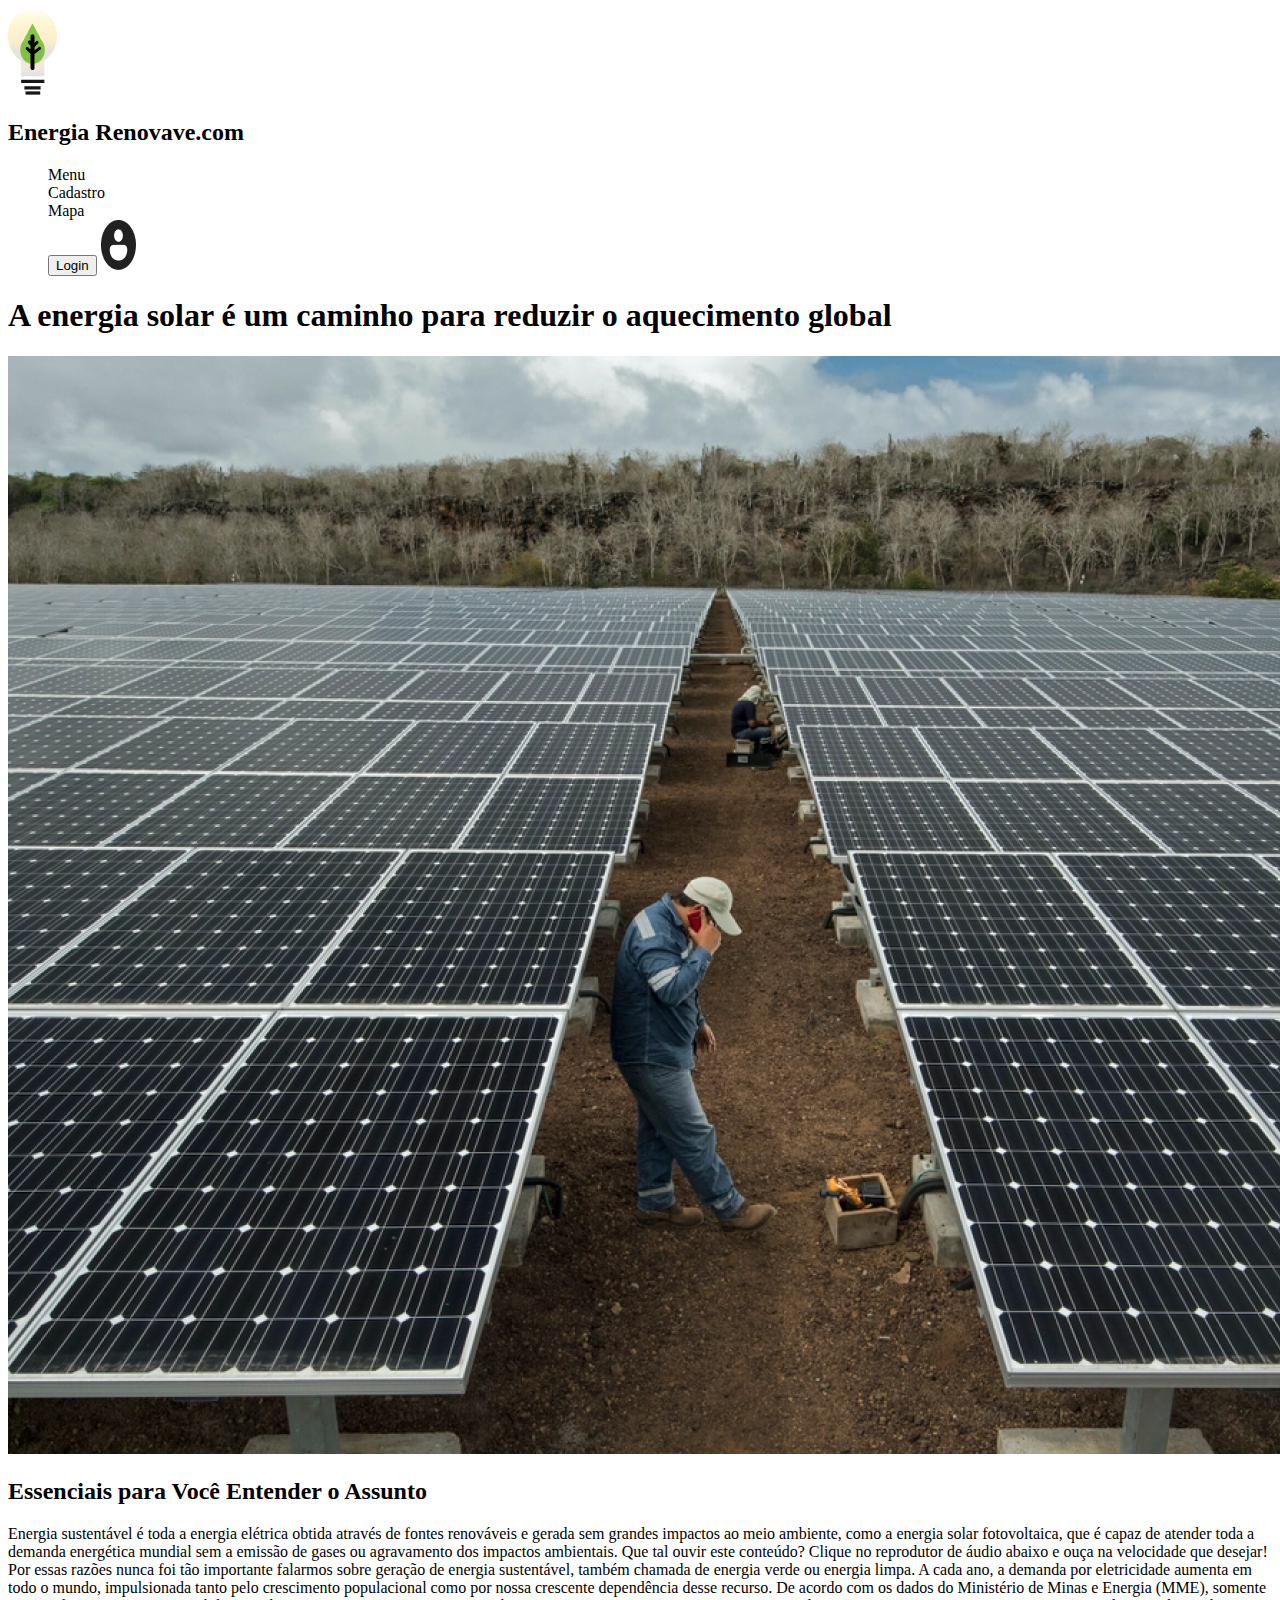
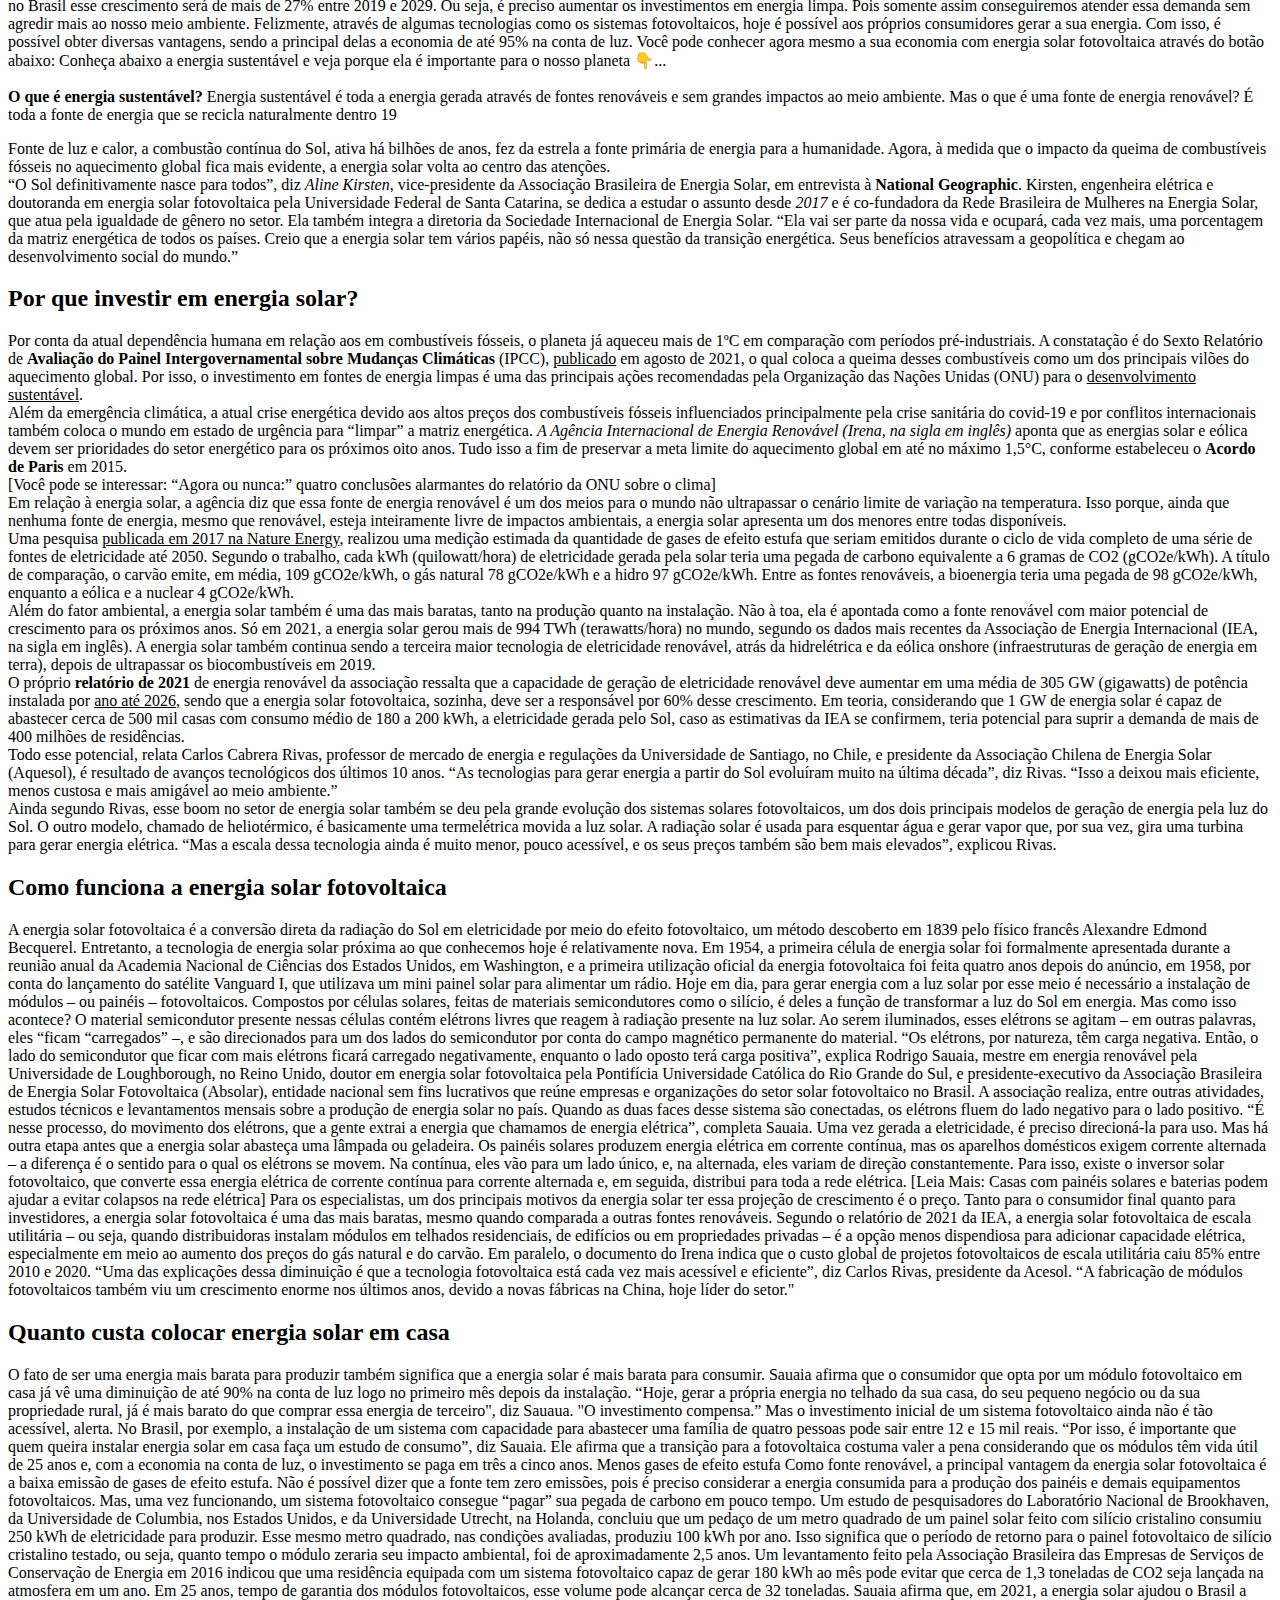
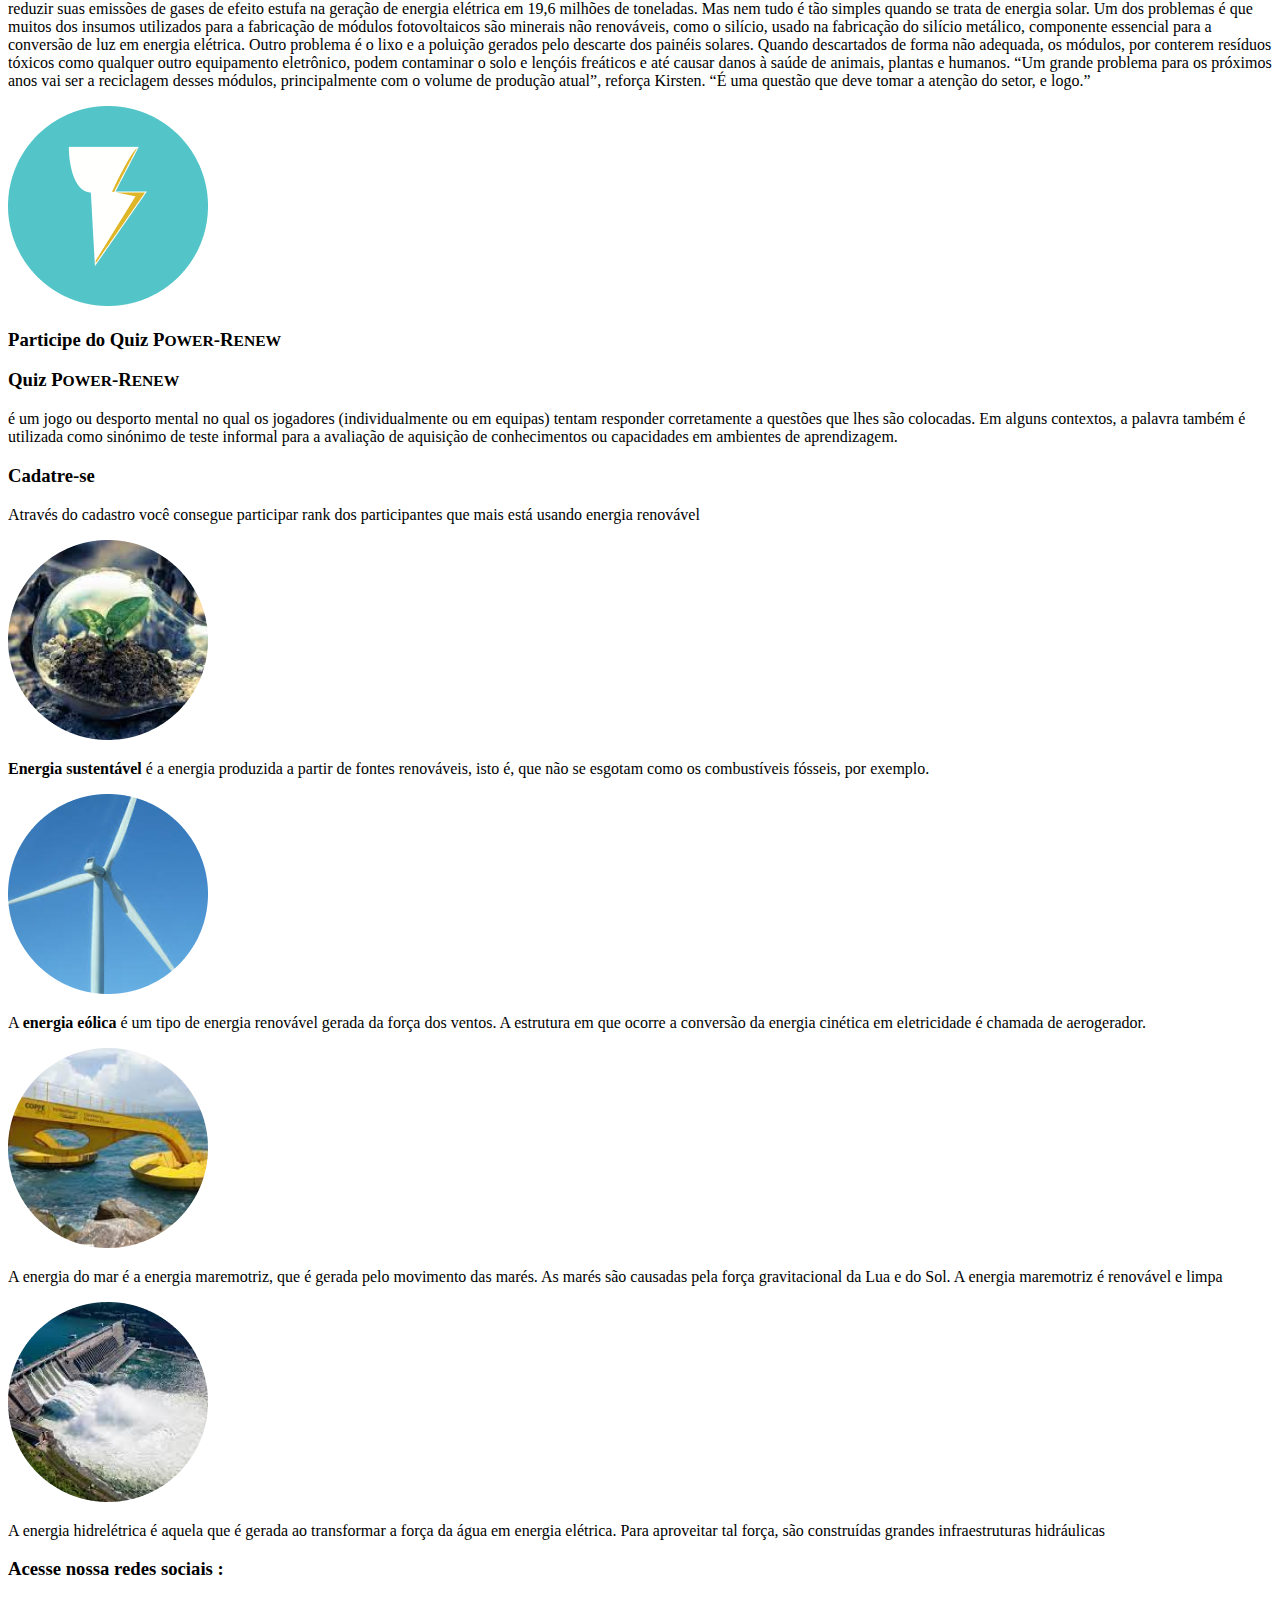
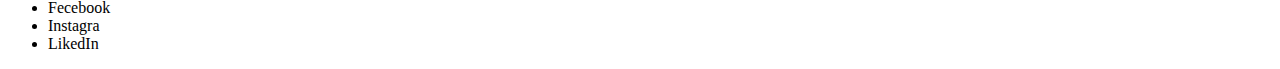
==== progeto_energy-home/index.html @ 37e842c0 "fiz os aquivos HTML do meu projeto ainda falta algumas paginas..." ====
<!DOCTYPE html>
<html lang="pt-br">
<head>
    <meta charset="UTF-8">
    <meta name="viewport" content="width=device-width, initial-scale=1.0">
    <title>Energia Renovavel.com </title>
</head>
<body>
    <nav>
        <img src="./img/Group 1.png" alt="Lâmpada com folha verde dentro  ">
        <h2>
            Energia Renovave.com
        </h2>
        <ul type="none">
            <li>Menu</li>
            <li>Cadastro</li>
            <li>Mapa</li>
            <li><button>Login</button> <img src="./img/🦆 icon _Person Circle_.png" alt="um cilueta de uma pessoa no circulo"></li>
        </ul>
    </nav>
    <main>
        <div>
            <h1>A energia solar é um caminho para reduzir o aquecimento global</h1>
            <img src="./img/nationalgeographic2626620 1.png" alt="tecnico eletrecista em meio varios paineis solares ">


        </div>
        <section>
            <h2>Essenciais para Você Entender o Assunto </h2>
            <p>
                
                Energia sustentável é toda a energia elétrica obtida através de fontes
                 renováveis e gerada sem grandes impactos ao meio ambiente, como 
                a energia solar fotovoltaica, que é capaz de atender toda a demanda 
                energética mundial sem a emissão de gases ou agravamento dos
                 impactos ambientais.
                Que tal ouvir este conteúdo? Clique no reprodutor de áudio abaixo 
                e ouça na velocidade que desejar!
                Por essas razões nunca foi tão importante falarmos sobre geração 
                de energia sustentável, também chamada de energia verde ou 
                energia limpa.
                A cada ano, a demanda por eletricidade aumenta em todo o mundo,
                 impulsionada tanto pelo crescimento populacional como por nossa 
                crescente dependência desse recurso.
                De acordo com os dados do Ministério de Minas e Energia (MME), 
                somente no Brasil esse crescimento será de mais de 27% entre 2019
                 e 2029.
                Ou seja, é preciso aumentar os investimentos em energia limpa.
                Pois somente assim conseguiremos atender essa demanda sem 
                agredir mais ao nosso meio ambiente.
                Felizmente, através de algumas tecnologias como os sistemas 
                fotovoltaicos, hoje é possível aos próprios consumidores gerar 
                a sua energia.
                Com isso, é possível obter diversas vantagens, sendo a principal 
                delas a economia de até 95% na conta de luz.
                Você pode conhecer agora mesmo a sua economia com energia 
                solar fotovoltaica através do botão abaixo:
                Conheça abaixo a energia sustentável e veja porque ela é importante
                 para o nosso planeta 👇...
                 <br><br>
                 <strong>O que é energia sustentável?</strong>
                Energia sustentável é toda a energia gerada através de fontes
                 renováveis e sem grandes impactos ao meio ambiente.
                Mas o que é uma fonte de energia renovável?
                É toda a fonte de energia que se recicla naturalmente dentro 19</p>
        </section>
        <section>
           <p>Fonte de luz e calor, a combustão contínua do Sol, ativa há bilhões de anos, fez da estrela a fonte primária de energia para a humanidade. Agora, à medida que o impacto da queima de combustíveis fósseis no aquecimento global fica mais evidente, a energia solar volta ao centro das atenções.
            <br>

            “O Sol definitivamente nasce para todos”, diz <em>Aline Kirsten</em>, vice-presidente da Associação Brasileira de Energia Solar, em entrevista à <strong>National Geographic</strong>. Kirsten, engenheira elétrica e doutoranda em energia solar fotovoltaica pela Universidade Federal de Santa Catarina, se dedica a estudar o assunto desde <em>2017 </em>e é co-fundadora da Rede Brasileira de Mulheres na Energia Solar, que atua pela igualdade de gênero no setor. Ela também integra a diretoria da Sociedade Internacional de Energia Solar. <q>Ela vai ser parte da nossa vida e ocupará, cada vez mais, uma porcentagem da matriz energética de todos os países. Creio que a energia solar tem vários papéis, não só nessa questão da transição energética. Seus benefícios atravessam a geopolítica e chegam ao desenvolvimento social do mundo.</q></p>
        <article>
            <h2>Por que investir em energia solar?</h2>
            <p>
                Por conta da atual dependência humana em relação aos em combustíveis fósseis, o planeta já aqueceu mais de 1ºC em comparação com períodos pré-industriais. A constatação é do Sexto Relatório de <strong>Avaliação do Painel Intergovernamental sobre Mudanças Climáticas </strong>(IPCC), <u>publicado</u> em agosto de 2021, o qual coloca a queima desses combustíveis como um dos principais vilões do aquecimento global. Por isso, o investimento em fontes de energia limpas é uma das principais ações recomendadas pela Organização das Nações Unidas (ONU) para o <u>desenvolvimento sustentável</u>.<br>
                
                Além da emergência climática, a atual crise energética devido aos altos preços dos combustíveis fósseis influenciados principalmente pela crise sanitária do covid-19 e por conflitos internacionais também coloca o mundo em estado de urgência para “limpar” a matriz energética. <em>A Agência Internacional de Energia Renovável (Irena, na sigla em inglês)</em> aponta que as energias solar e eólica devem ser prioridades do setor energético para os próximos oito anos. Tudo isso a fim de preservar a meta limite do aquecimento global em até no máximo 1,5°C, conforme estabeleceu o <strong>Acordo de Paris</strong> em 2015. 
                <br>
                [Você pode se interessar: <q>Agora ou nunca:</q> quatro conclusões alarmantes do relatório da ONU sobre o clima]
                <br>
                Em relação à energia solar, a agência diz que essa fonte de energia renovável é um dos meios para o mundo não ultrapassar o cenário limite de variação na temperatura. Isso porque, ainda que nenhuma fonte de energia, mesmo que renovável, esteja inteiramente livre de impactos ambientais, a energia solar apresenta um dos menores entre todas disponíveis. 
                <br>
                Uma pesquisa <u>publicada em 2017 na Nature Energy</u>, realizou uma medição estimada da quantidade de gases de efeito estufa que seriam emitidos durante o ciclo de vida completo de uma série de fontes de eletricidade até 2050. Segundo o trabalho, cada kWh (quilowatt/hora) de eletricidade gerada pela solar teria uma pegada de carbono equivalente a 6 gramas de CO2 (gCO2e/kWh). A título de comparação, o carvão emite, em média, 109 gCO2e/kWh, o gás natural 78 gCO2e/kWh e a hidro 97 gCO2e/kWh. Entre as fontes renováveis, a bioenergia teria uma pegada de 98 gCO2e/kWh, enquanto a eólica e a nuclear 4 gCO2e/kWh.
                <br>
                Além do fator ambiental, a energia solar também é uma das mais baratas, tanto na produção quanto na instalação. Não à toa, ela é apontada como a fonte renovável com maior potencial de crescimento para os próximos anos. Só em 2021, a energia solar gerou mais de 994 TWh (terawatts/hora) no mundo, segundo os dados mais recentes da Associação de Energia Internacional (IEA, na sigla em inglês). A energia solar também continua sendo a terceira maior tecnologia de eletricidade renovável, atrás da hidrelétrica e da eólica onshore (infraestruturas de geração de energia em terra), depois de ultrapassar os biocombustíveis em 2019.
                <br>
                O próprio <strong>relatório de 2021</strong> de energia renovável da associação ressalta que a capacidade de geração de eletricidade renovável deve aumentar em uma média de 305 GW (gigawatts) de potência instalada por <u>ano até 2026</u>, sendo que a energia solar fotovoltaica, sozinha, deve ser a responsável por 60% desse crescimento. Em teoria, considerando que 1 GW de energia solar é capaz de abastecer cerca de 500 mil casas com consumo médio de 180 a 200 kWh, a eletricidade gerada pelo Sol, caso as estimativas da IEA se confirmem, teria potencial para suprir a demanda de mais de 400 milhões de residências.
                <br>
                Todo esse potencial, relata Carlos Cabrera Rivas, professor de mercado de energia e regulações da Universidade de Santiago, no Chile, e presidente da Associação Chilena de Energia Solar (Aquesol), é resultado de avanços tecnológicos dos últimos 10 anos. <q>As tecnologias para gerar energia a partir do Sol evoluíram muito na última década</q>, diz Rivas. <q>Isso a deixou mais eficiente, menos custosa e mais amigável ao meio ambiente.</q>
                <br>
                Ainda segundo Rivas, esse boom no setor de energia solar também se deu pela grande evolução dos sistemas solares fotovoltaicos, um dos dois principais modelos de geração de energia pela luz do Sol. O outro modelo, chamado de heliotérmico, é basicamente uma termelétrica movida a luz solar. A radiação solar é usada para esquentar água e gerar vapor que, por sua vez, gira uma turbina para gerar energia elétrica. <q>Mas a escala dessa tecnologia ainda é muito menor, pouco acessível, e os seus preços também são bem mais elevados</q>, explicou Rivas. </p>
        </article>
        <article>
            <h2>Como funciona a energia solar fotovoltaica</h2>
            <p>
                A energia solar fotovoltaica é a conversão direta da radiação do Sol em eletricidade por meio do efeito fotovoltaico, um método descoberto em 1839 pelo físico francês Alexandre Edmond Becquerel. Entretanto, a tecnologia de energia solar próxima ao que conhecemos hoje é relativamente nova. Em 1954, a primeira célula de energia solar foi formalmente apresentada durante a reunião anual da Academia Nacional de Ciências dos Estados Unidos, em Washington, e a primeira utilização oficial da energia fotovoltaica foi feita quatro anos depois do anúncio, em 1958, por conta do lançamento do satélite Vanguard I, que utilizava um mini painel solar para alimentar um rádio.
                
                Hoje em dia, para gerar energia com a luz solar por esse meio é necessário a instalação de módulos – ou painéis – fotovoltaicos. Compostos por células solares, feitas de materiais semicondutores como o silício, é deles a função de transformar a luz do Sol em energia. 
                
                Mas como isso acontece? O material semicondutor presente nessas células contém elétrons livres que reagem à radiação presente na luz solar. Ao serem iluminados, esses elétrons se agitam – em outras palavras, eles “ficam “carregados” –, e são direcionados para um dos lados do semicondutor por conta do campo magnético permanente do material. 
                
                “Os elétrons, por natureza, têm carga negativa. Então, o lado do semicondutor que ficar com mais elétrons ficará carregado negativamente, enquanto o lado oposto terá carga positiva”, explica Rodrigo Sauaia, mestre em energia renovável pela Universidade de Loughborough, no Reino Unido, doutor em energia solar fotovoltaica pela Pontifícia Universidade Católica do Rio Grande do Sul, e presidente-executivo da Associação Brasileira de Energia Solar Fotovoltaica (Absolar), entidade nacional sem fins lucrativos que reúne empresas e organizações do setor solar fotovoltaico no Brasil. A associação realiza, entre outras atividades, estudos técnicos e levantamentos mensais sobre a produção de energia solar no país.
                
                Quando as duas faces desse sistema são conectadas, os elétrons fluem do lado negativo para o lado positivo. “É nesse processo, do movimento dos elétrons, que a gente extrai a energia que chamamos de energia elétrica”, completa Sauaia. 
                
                Uma vez gerada a eletricidade, é preciso direcioná-la para uso. Mas há outra etapa antes que a energia solar abasteça uma lâmpada ou geladeira. Os painéis solares produzem energia elétrica em corrente contínua, mas os aparelhos domésticos exigem corrente alternada – a diferença é o sentido para o qual os elétrons se movem. Na contínua, eles vão para um lado único, e, na alternada, eles variam de direção constantemente. Para isso, existe o inversor solar fotovoltaico, que converte essa energia elétrica de corrente contínua para corrente alternada e, em seguida, distribui para toda a rede elétrica. 
                
                [Leia Mais: Casas com painéis solares e baterias podem ajudar a evitar colapsos na rede elétrica]
                
                Para os especialistas, um dos principais motivos da energia solar ter essa projeção de crescimento é o preço. Tanto para o consumidor final quanto para investidores, a energia solar fotovoltaica é uma das mais baratas, mesmo quando comparada a outras fontes renováveis. 
                
                Segundo o relatório de 2021 da IEA, a energia solar fotovoltaica de escala utilitária – ou seja, quando distribuidoras instalam módulos em telhados residenciais, de edifícios ou em propriedades privadas – é a opção menos dispendiosa para adicionar capacidade elétrica, especialmente em meio ao aumento dos preços do gás natural e do carvão. Em paralelo, o documento do Irena indica que o custo global de projetos fotovoltaicos de escala utilitária caiu 85% entre 2010 e 2020. 
                
                “Uma das explicações dessa diminuição é que a tecnologia fotovoltaica está cada vez mais acessível e eficiente”, diz Carlos Rivas, presidente da Acesol. “A fabricação de módulos fotovoltaicos também viu um crescimento enorme nos últimos anos, devido a novas fábricas na China, hoje líder do setor."
            </p>
                
                <h2>Quanto custa colocar energia solar em casa</h2>
            <p>
                O fato de ser uma energia mais barata para produzir também significa que a energia solar é mais barata para consumir. Sauaia afirma que o consumidor que opta por um módulo fotovoltaico em casa já vê uma diminuição de até 90% na conta de luz logo no primeiro mês depois da instalação. 
                
                “Hoje, gerar a própria energia no telhado da sua casa, do seu pequeno negócio ou da sua propriedade rural, já é mais barato do que comprar essa energia de terceiro", diz Sauaua. "O investimento compensa.” 
                
                Mas o investimento inicial de um sistema fotovoltaico ainda não é tão acessível, alerta. No Brasil, por exemplo, a instalação de um sistema com capacidade para abastecer uma família de quatro pessoas pode sair entre 12 e 15 mil reais.
                
                “Por isso, é importante que quem queira instalar energia solar em casa faça um estudo de consumo”, diz Sauaia. Ele afirma que a transição para a fotovoltaica costuma valer a pena considerando que os módulos têm vida útil de 25 anos e, com a economia na conta de luz, o investimento se paga em três a cinco anos. 
                
                Menos gases de efeito estufa
                Como fonte renovável, a principal vantagem da energia solar fotovoltaica é a baixa emissão de gases de efeito estufa. Não é possível dizer que a fonte tem zero emissões, pois é preciso considerar a energia consumida para a produção dos painéis e demais equipamentos fotovoltaicos. Mas, uma vez funcionando, um sistema fotovoltaico consegue “pagar” sua pegada de carbono em pouco tempo. 
                
                Um estudo de pesquisadores do Laboratório Nacional de Brookhaven, da Universidade de Columbia, nos Estados Unidos, e da Universidade Utrecht, na Holanda, concluiu que um pedaço de um metro quadrado de um painel solar feito com silício cristalino consumiu 250 kWh de eletricidade para produzir. Esse mesmo metro quadrado, nas condições avaliadas, produziu 100 kWh por ano. Isso significa que o período de retorno para o painel fotovoltaico de silício cristalino testado, ou seja, quanto tempo o módulo zeraria seu impacto ambiental, foi de aproximadamente 2,5 anos.
                
                Um levantamento feito pela Associação Brasileira das Empresas de Serviços de Conservação de Energia em 2016 indicou que uma residência equipada com um sistema fotovoltaico capaz de gerar 180 kWh ao mês pode evitar que cerca de 1,3 toneladas de CO2 seja lançada na atmosfera em um ano. Em 25 anos, tempo de garantia dos módulos fotovoltaicos, esse volume pode alcançar cerca de 32 toneladas.
                
                Sauaia afirma que, em 2021, a energia solar ajudou o Brasil a reduzir suas emissões de gases de efeito estufa na geração de energia elétrica em 19,6 milhões de toneladas.
                
                Mas nem tudo é tão simples quando se trata de energia solar. Um dos problemas é que muitos dos insumos utilizados para a fabricação de módulos fotovoltaicos são minerais não renováveis, como o silício, usado na fabricação do silício metálico, componente essencial para a conversão de luz em energia elétrica. 
                
                Outro problema é o lixo e a poluição gerados pelo descarte dos painéis solares. Quando descartados de forma não adequada, os módulos, por conterem resíduos tóxicos como qualquer outro equipamento eletrônico, podem contaminar o solo e lençóis freáticos e até causar danos à saúde de animais, plantas e humanos. “Um grande problema para os próximos anos vai ser a reciclagem desses módulos, principalmente com o volume de produção atual”, reforça Kirsten. “É uma questão que deve tomar a atenção do setor, e logo.”</p>
        </article>
        
    </section>
    
<aside>
    
            <div>
                <img src="./img/logo.png" alt="logo com raio meio de um circulo azul">
                <h3>Participe do Quiz <strong>P<small>OWER</small>-R<small>ENEW</small></strong></h3>
            </div>
            <div>
                <h3>Quiz <strong>P<small>OWER</small>-R<small>ENEW</small></strong></h3>
                <p>é um jogo ou desporto mental no qual os jogadores (individualmente ou em equipas) tentam responder corretamente a questões que lhes são colocadas. Em alguns contextos, a palavra também é utilizada como sinónimo de teste informal para a avaliação de aquisição de conhecimentos ou capacidades em ambientes de aprendizagem.</p>
            </div>
            <div>
                <h3>
                    Cadatre-se 
                </h3>
                <p>
                    Através do cadastro você consegue participar rank dos participantes que mais está usando energia renovável
                </p>
            </div>
</aside>
<section>
    <div>
        <a href="./page2.html"><img src="./img/Sustentavel.png" alt="imagem lâmpada com broto de folha dentro "></a>
        <p>
            <strong>Energia sustentável</strong> é a energia produzida a partir de fontes renováveis, isto é, que não se esgotam como os combustíveis fósseis, por exemplo.
        </p>
    </div>
    <div>
        <a href="./page3.html"><img src="./img/eolica.png" alt="turbina eólica branca"></a>
        <p>A <strong>energia eólica</strong> é um tipo de energia renovável gerada da força dos ventos. A estrutura em que ocorre a conversão da energia cinética em eletricidade é chamada de aerogerador.

        </p>
    </div>
    <a href="./page4.html"><img src="./img/ener-mar.png" alt="fonte de energia renoavavel pelo mar"></a>
    <p>A energia do mar é a energia maremotriz, que é gerada pelo movimento das marés. As marés são causadas pela força gravitacional da Lua e do Sol. A energia maremotriz é renovável e limpa
        
    </p>
</div>
<a href="./page5.html"><img src="./img/hidreletrica.png" alt="hidrelétrica sendo movida pela força da água"></a>
<p>A energia hidrelétrica é aquela que é gerada ao transformar a força da água em energia elétrica. Para aproveitar tal força, são construídas grandes infraestruturas hidráulicas
    
</p>
</div>
</section>
    
    </main>
    <footer>
        <h3>Acesse  nossa  redes sociais :</h3>
        <ul>
            <li>Fecebook</li>
            <li>Instagra</li>
            <li>LikedIn</li>
        </ul>
    </footer>
    
</body>
</html>
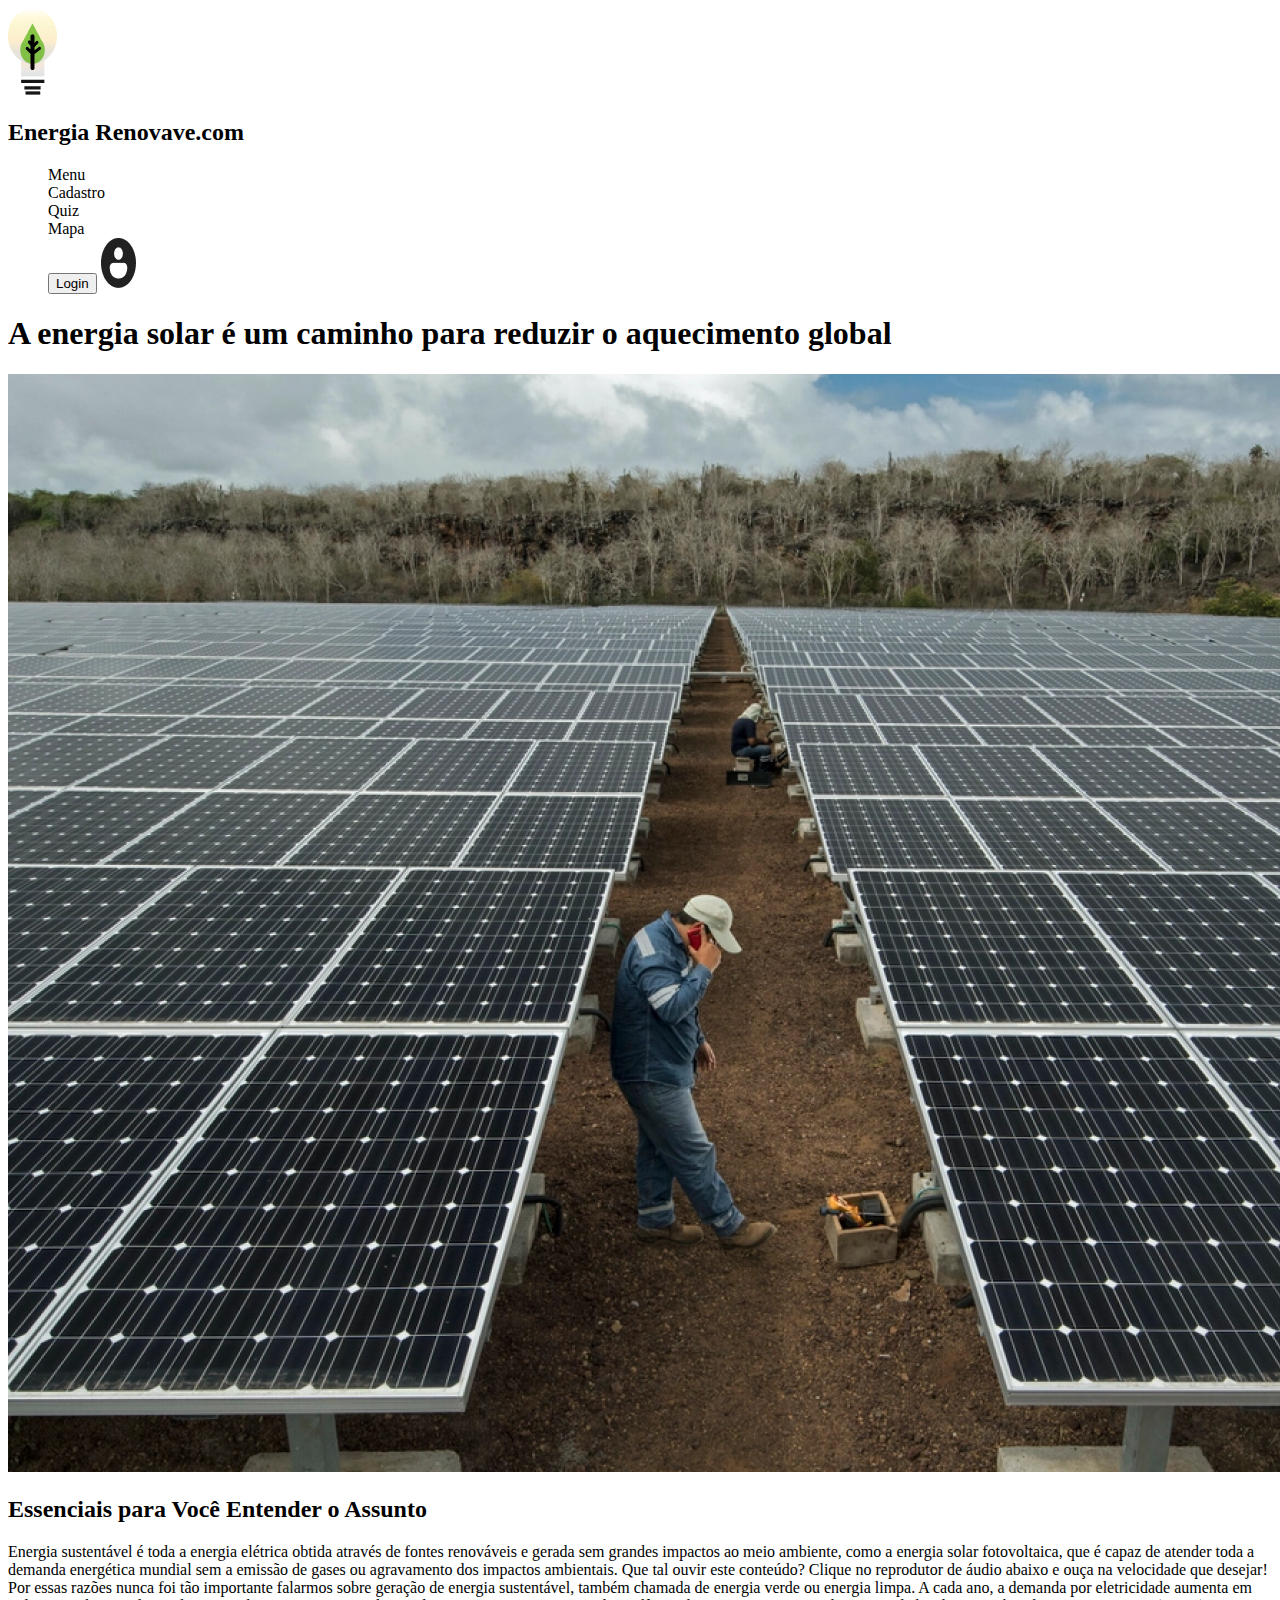
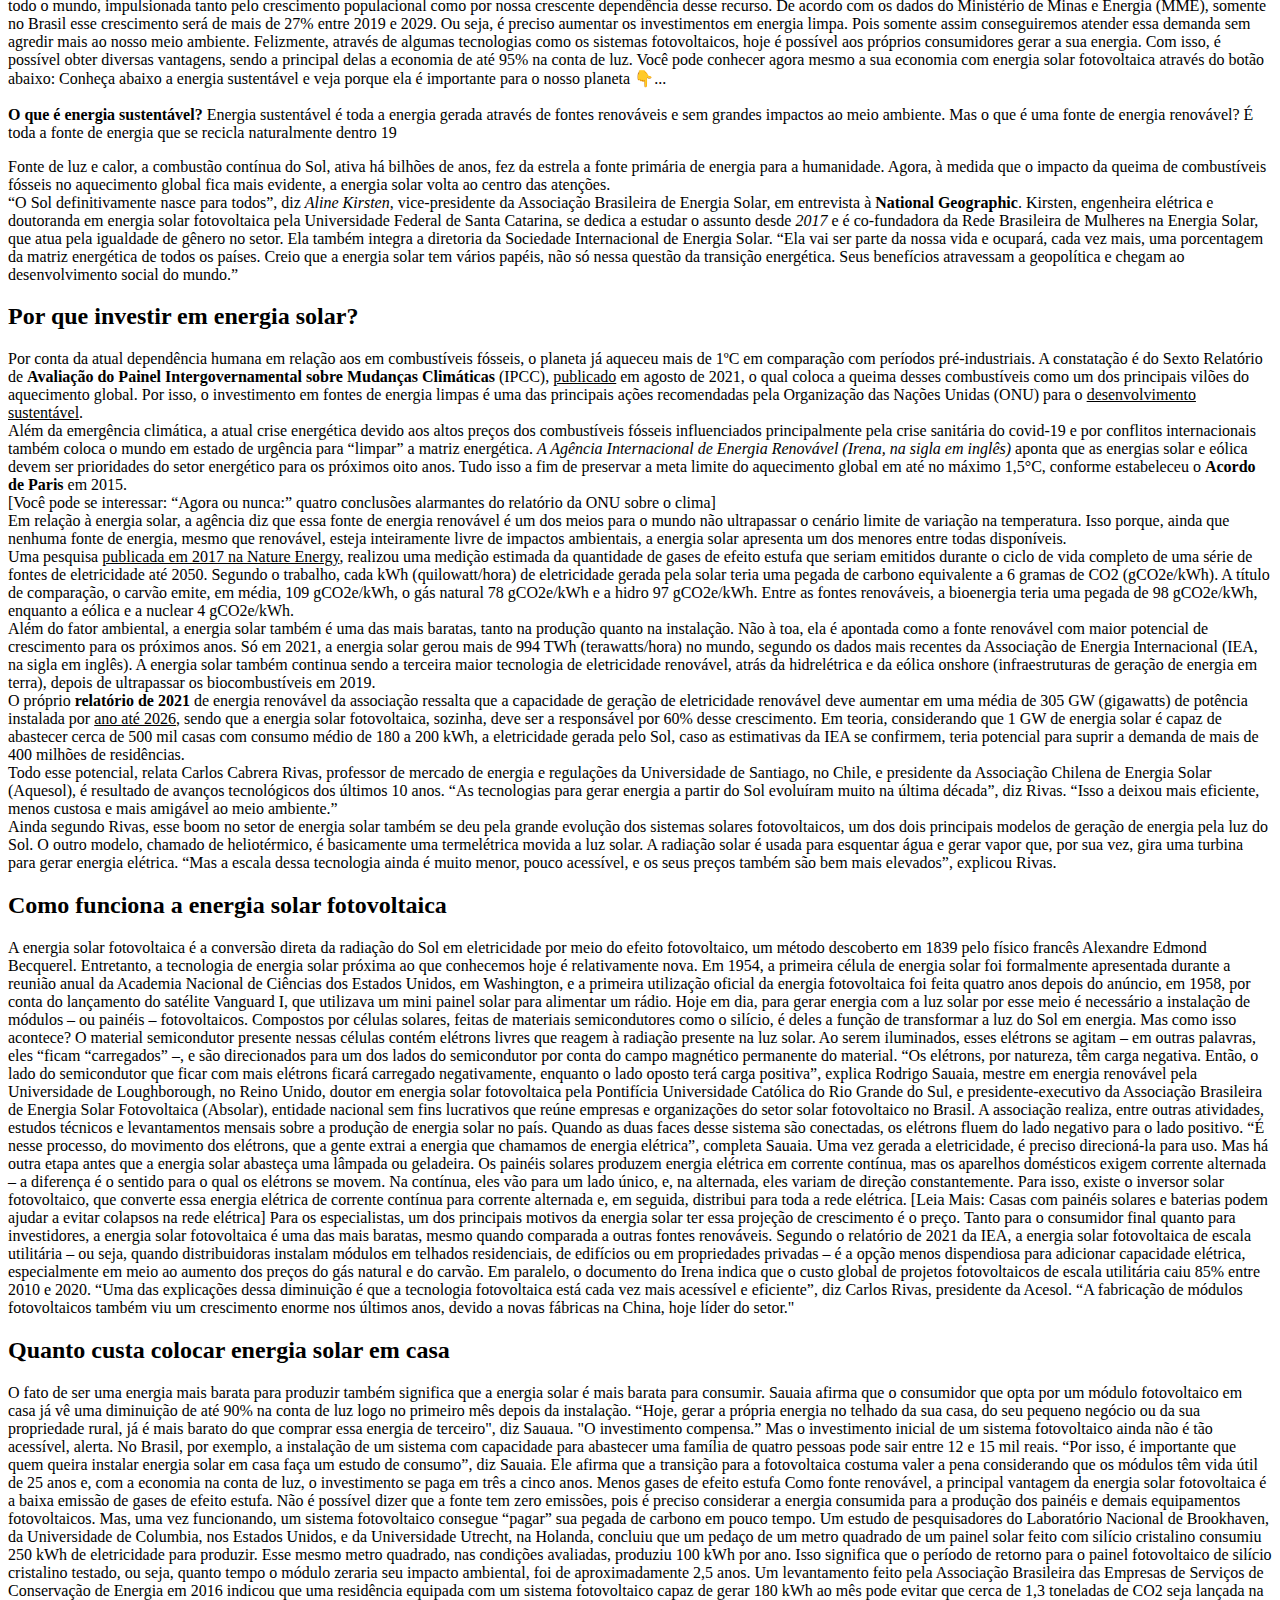
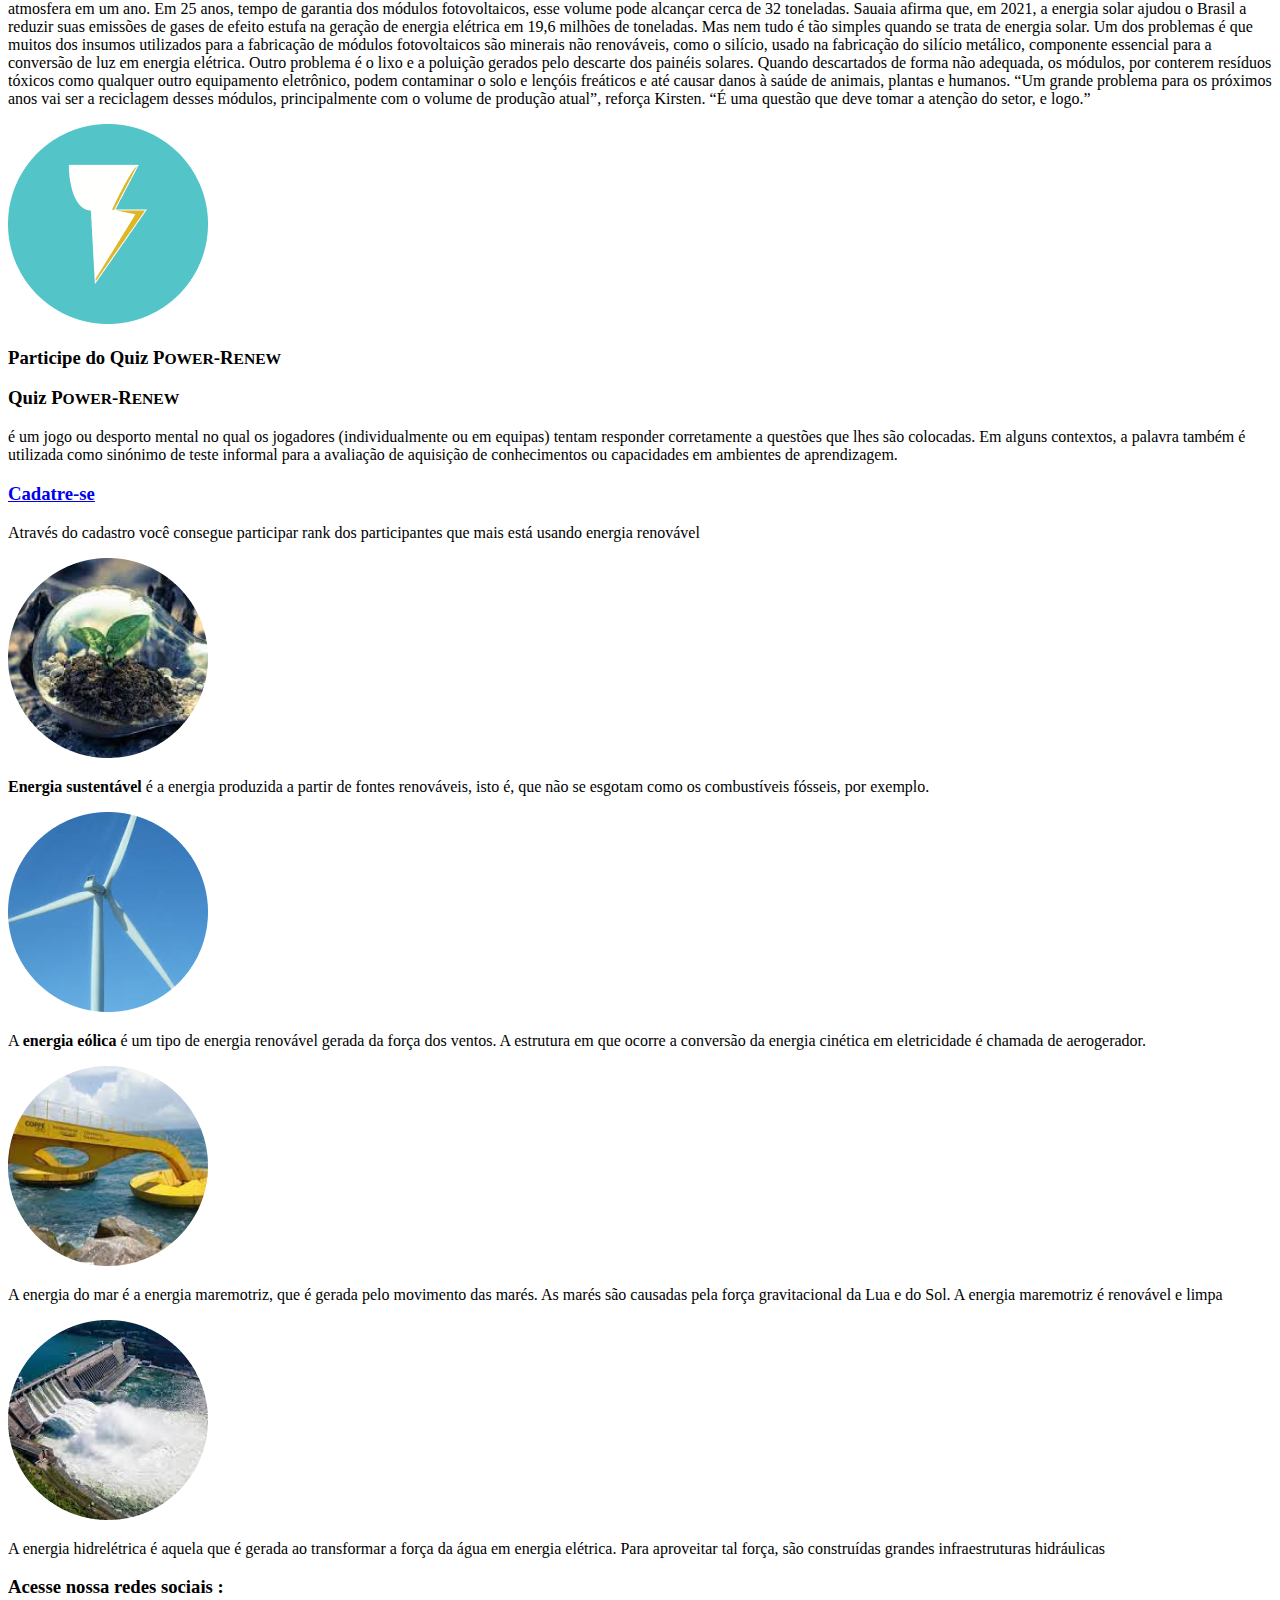
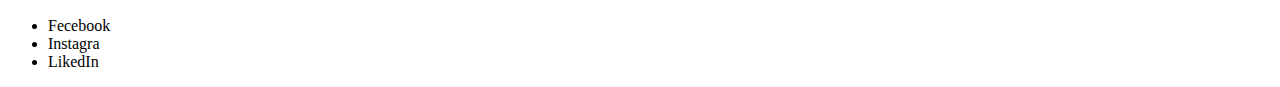
==== commit 1978d6d7: "fiz a pagina de cadastro e do quiz" ====
--- a/progeto_energy-home/index.html
+++ b/progeto_energy-home/index.html
@@ -14,8 +14,9 @@
         <ul type="none">
             <li>Menu</li>
             <li>Cadastro</li>
+            <li>Quiz</li>
             <li>Mapa</li>
-            <li><button>Login</button> <img src="./img/🦆 icon _Person Circle_.png" alt="um cilueta de uma pessoa no circulo"></li>
+            <li><button onclick="prompt('Nome de Usuario:')">Login</button> <img src="./img/🦆 icon _Person Circle_.png" alt="um cilueta de uma pessoa no circulo"></li>
         </ul>
     </nav>
     <main>
@@ -143,7 +144,7 @@
 <aside>
     
             <div>
-                <img src="./img/logo.png" alt="logo com raio meio de um circulo azul">
+                <a href="./quizPower/index.html"><img src="./img/logo.png" alt="logo com raio meio de um circulo azul"></a>
                 <h3>Participe do Quiz <strong>P<small>OWER</small>-R<small>ENEW</small></strong></h3>
             </div>
             <div>
@@ -152,7 +153,7 @@
             </div>
             <div>
                 <h3>
-                    Cadatre-se 
+                    <a href="./cadastro/index.html">Cadatre-se </a>
                 </h3>
                 <p>
                     Através do cadastro você consegue participar rank dos participantes que mais está usando energia renovável
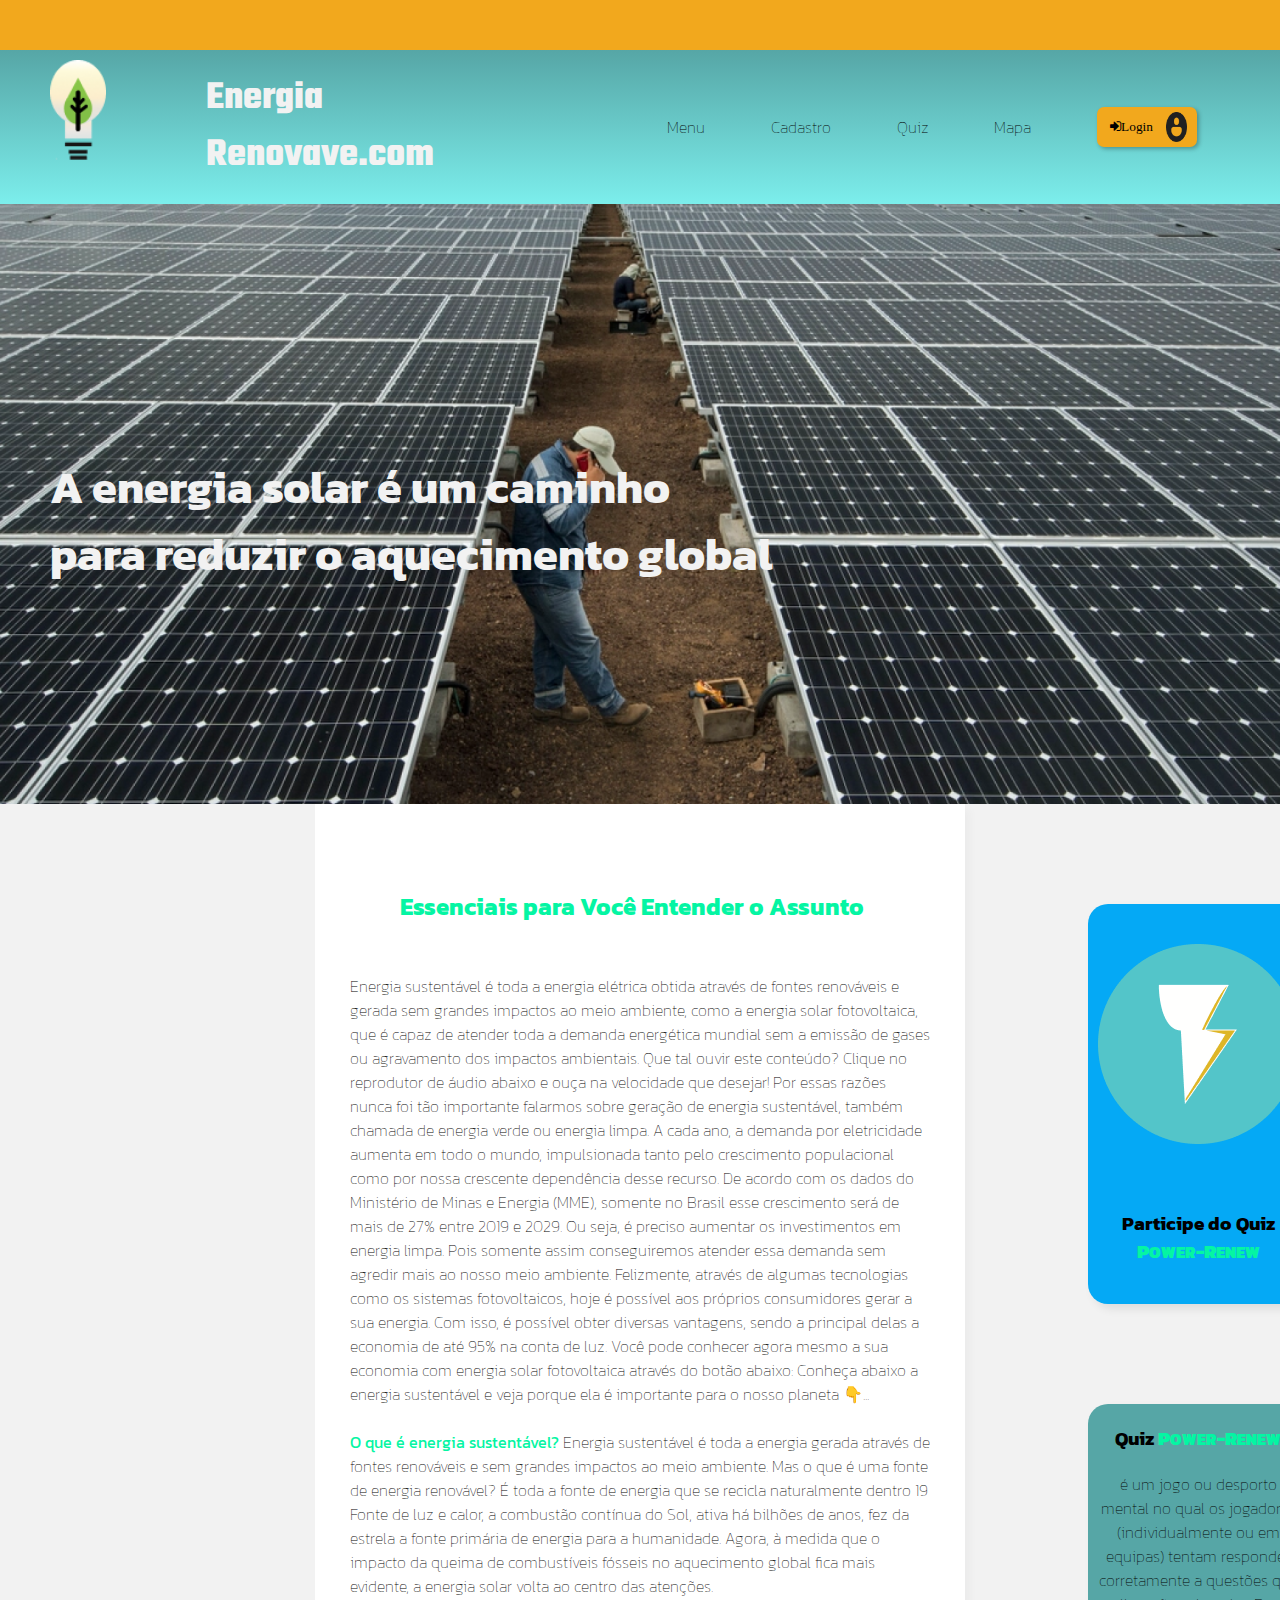
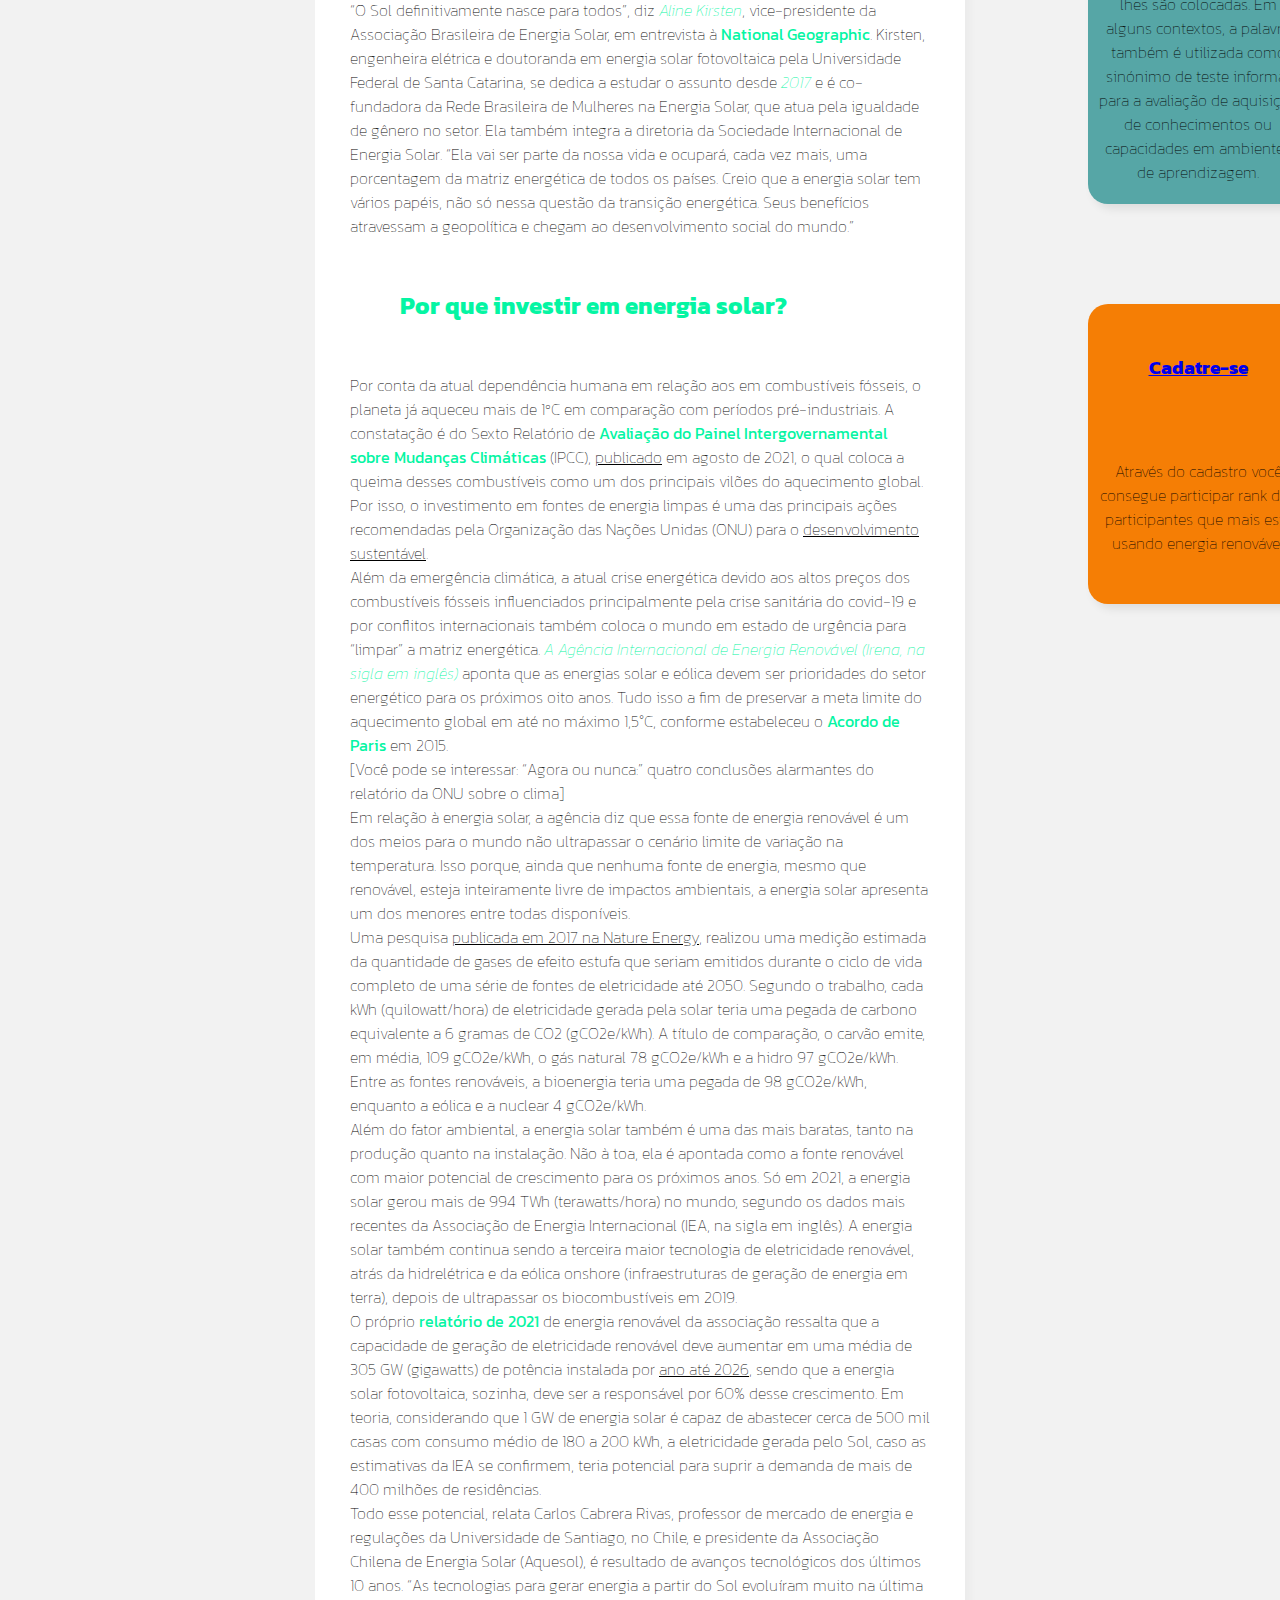
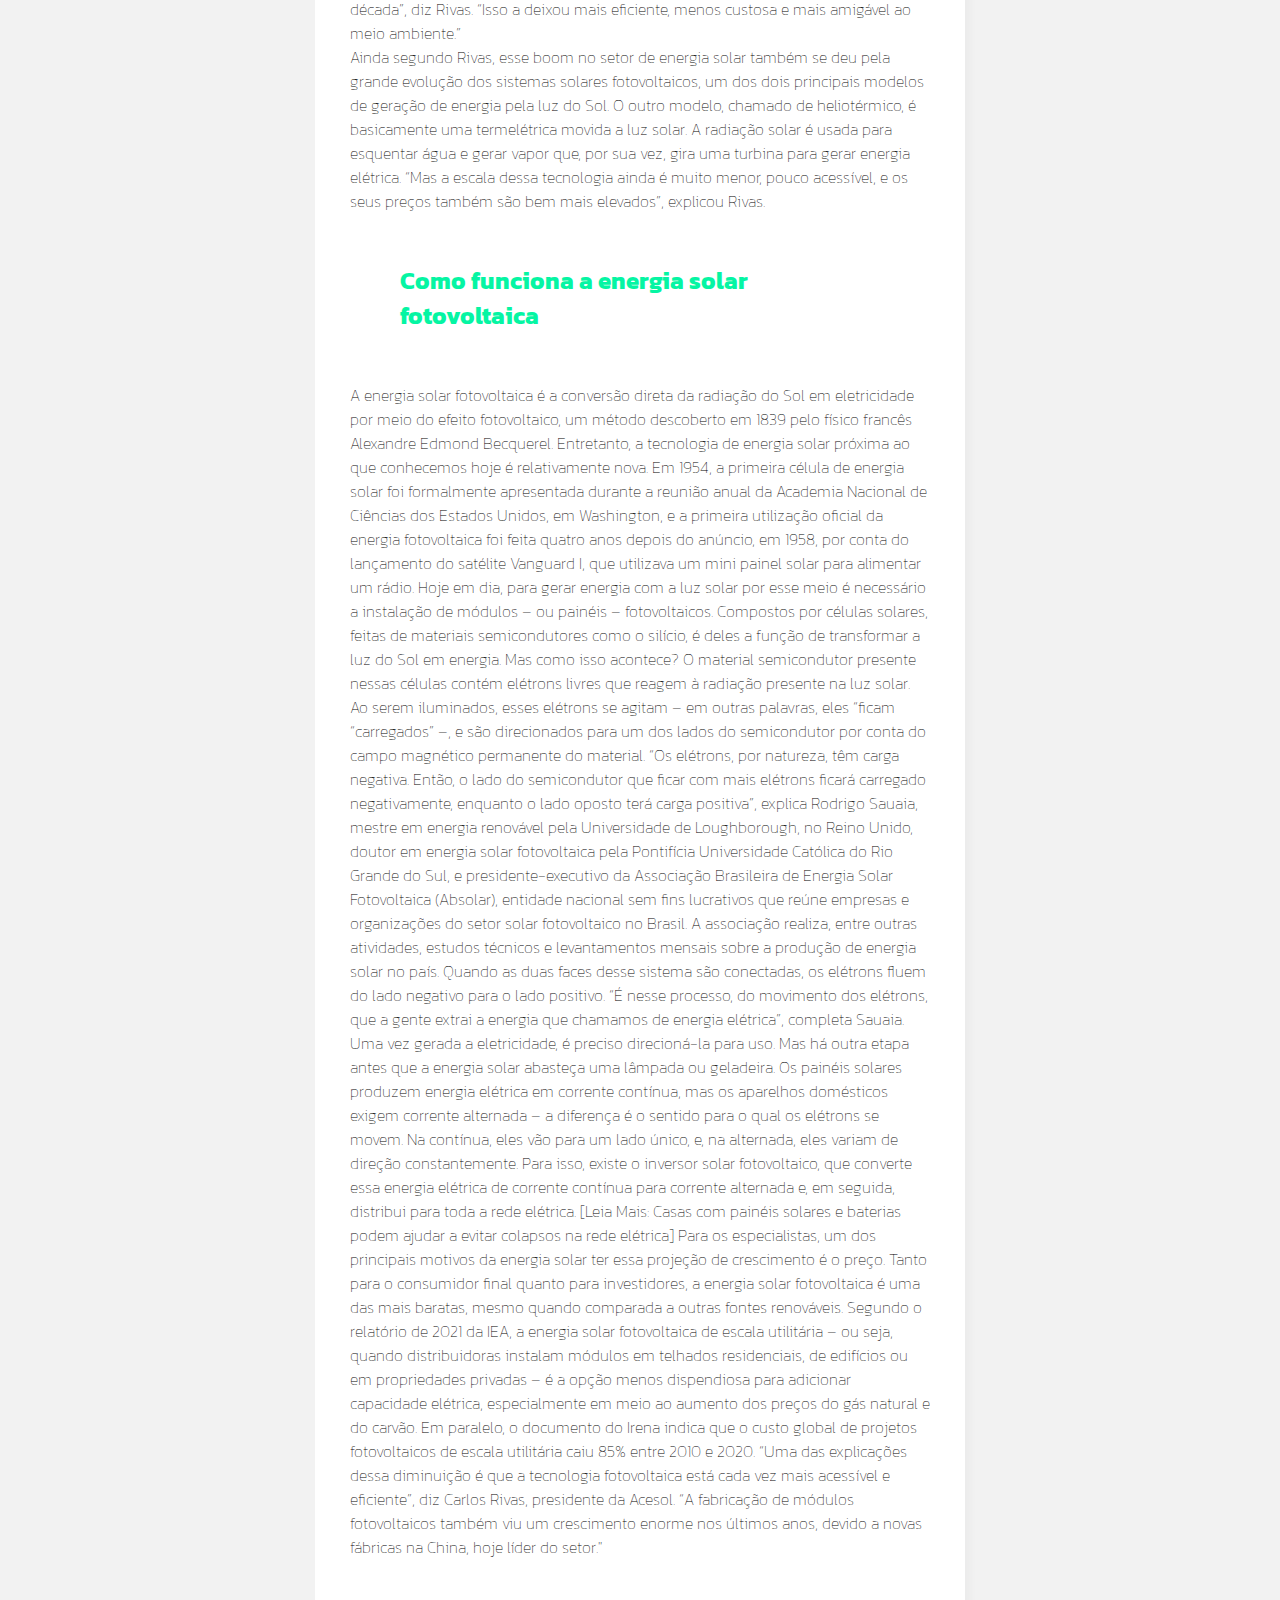
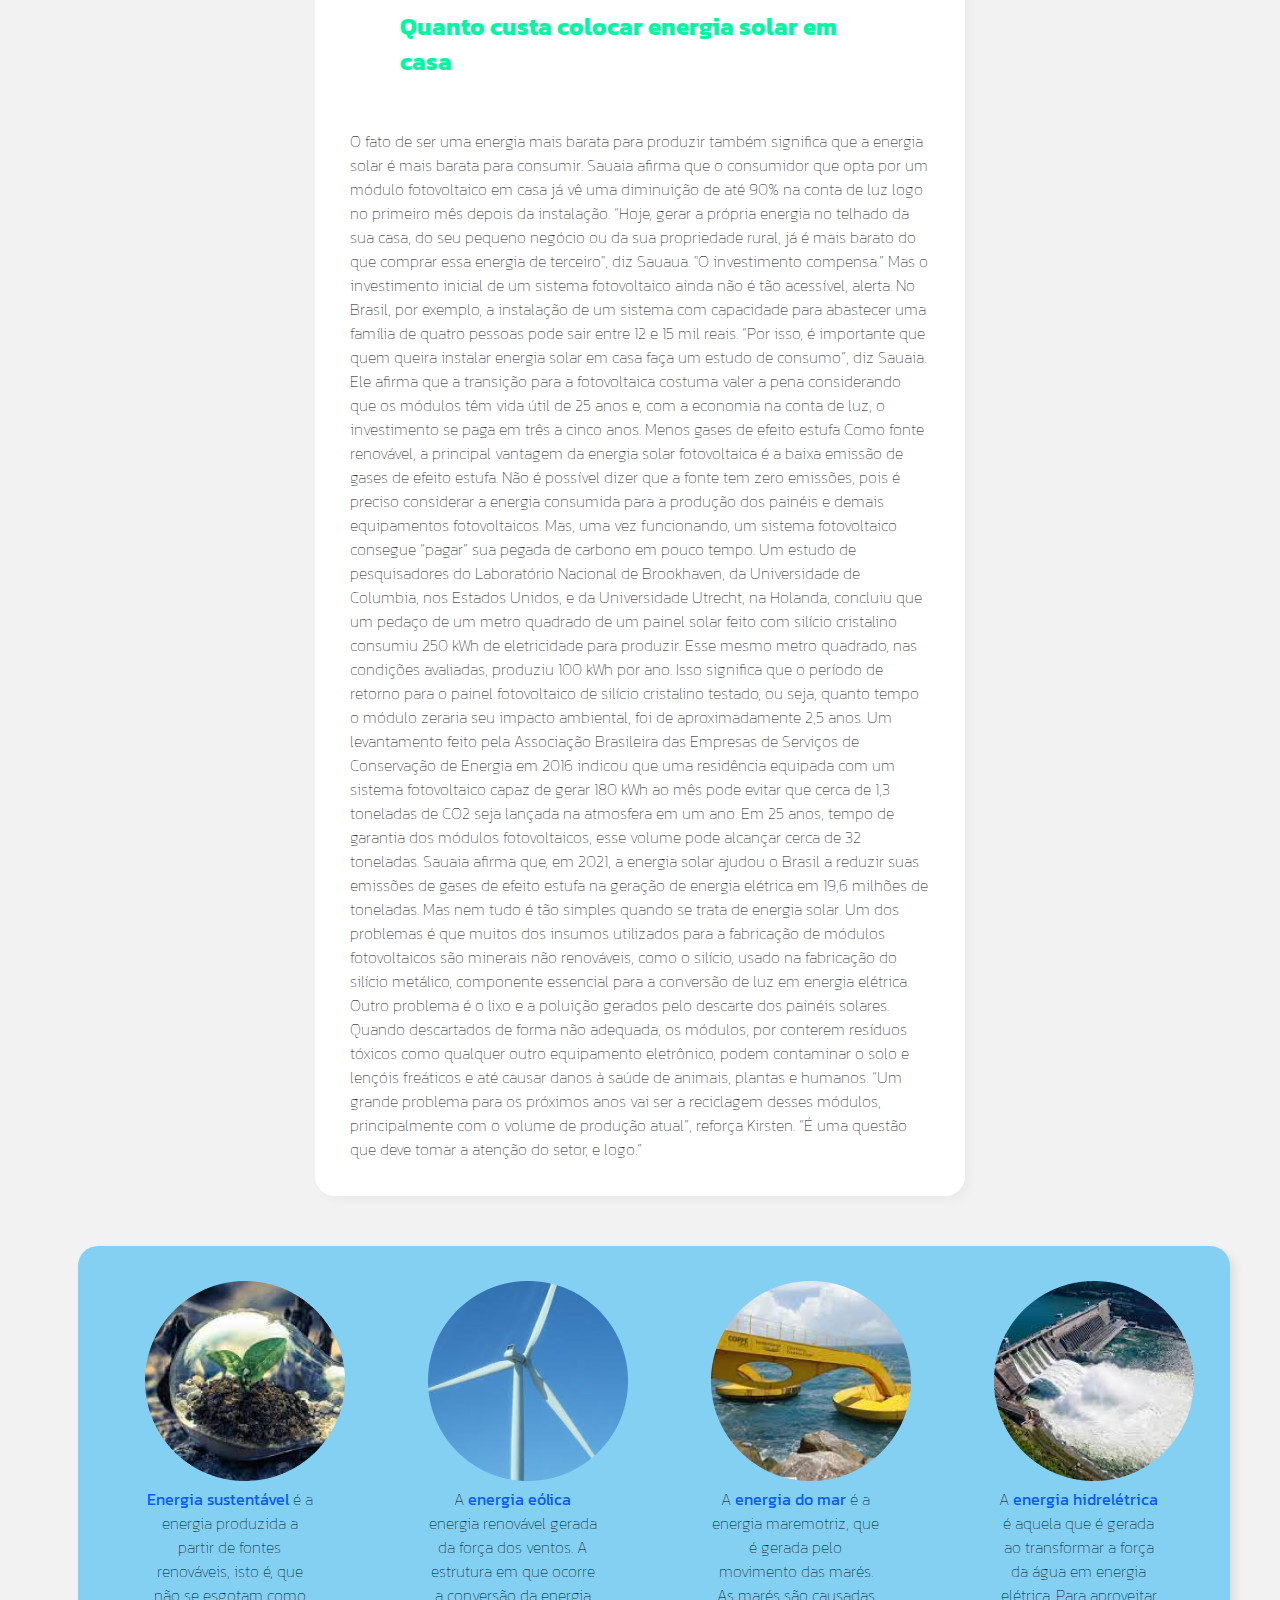
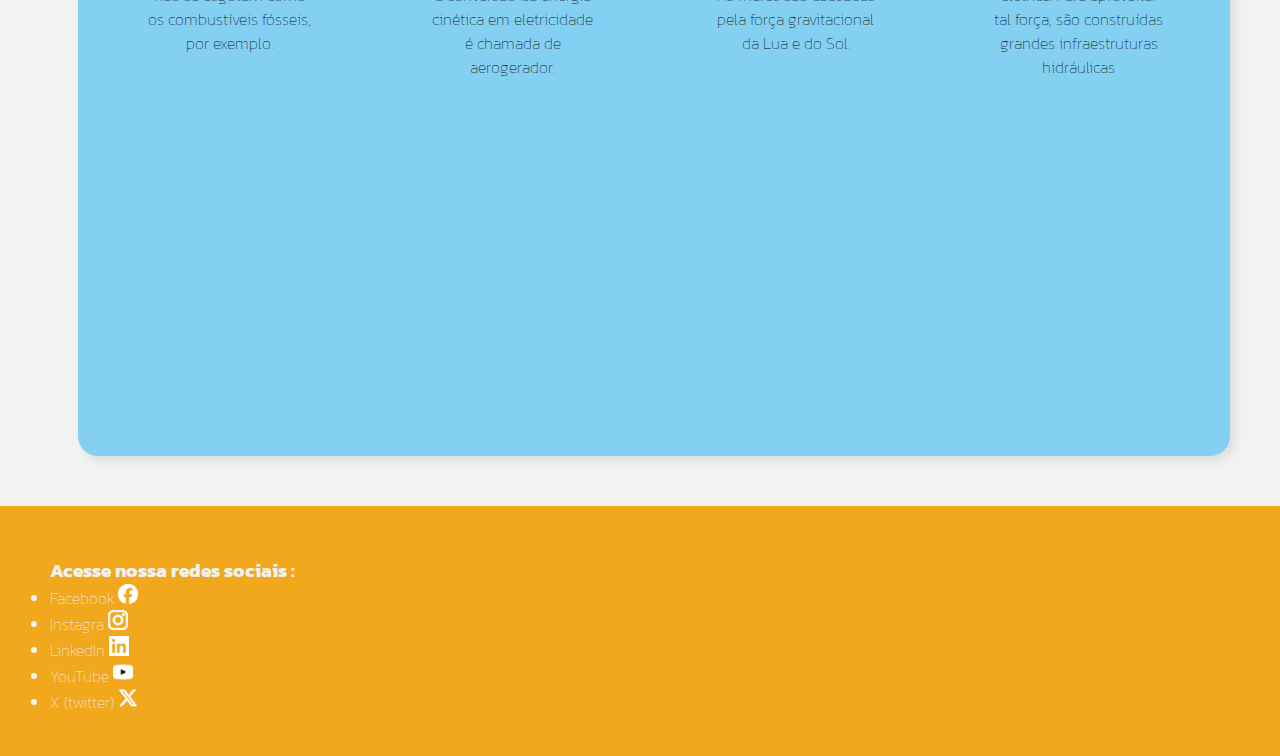
==== commit 6d4b5e20: "estilização das minhas paginas html e aplicando css" ====
--- a/progeto_energy-home/index.html
+++ b/progeto_energy-home/index.html
@@ -4,31 +4,57 @@
     <meta charset="UTF-8">
     <meta name="viewport" content="width=device-width, initial-scale=1.0">
     <title>Energia Renovavel.com </title>
+    <!-- link CSS -->
+    <link rel="stylesheet" href="css/style.css">
+    <!-- link font-family -->
+    <link rel="preconnect" href="https://fonts.googleapis.com">
+    <link rel="preconnect" href="https://fonts.gstatic.com" crossorigin>
+    <link href="https://fonts.googleapis.com/css2?family=Montserrat:ital,wght@0,100;0,300;0,500;0,900;1,300&family=Syne+Mono&display=swap" rel="stylesheet">
+    <link rel="preconnect" href="https://fonts.googleapis.com">
+    <link rel="preconnect" href="https://fonts.gstatic.com" crossorigin>
+    <link href="https://fonts.googleapis.com/css2?family=Kanit&family=Teko:wght@300;500&display=swap" rel="stylesheet">
+    <!-- Font Awesome -->
+    <link rel="stylesheet" href="https://cdnjs.cloudflare.com/ajax/libs/font-awesome/5.15.4/css/all.min.css">
+    <link rel="stylesheet" href="https://cdnjs.cloudflare.com/ajax/libs/font-awesome/4.7.0/css/font-awesome.min.css">
+    <!-- icons.... -->
+    <link rel="shortcut icon" href="img/favicon.ico" type="image/x-icon">
+    
+
 </head>
 <body>
-    <nav>
-        <img src="./img/Group 1.png" alt="Lâmpada com folha verde dentro  ">
-        <h2>
-            Energia Renovave.com
-        </h2>
-        <ul type="none">
-            <li>Menu</li>
-            <li>Cadastro</li>
-            <li>Quiz</li>
-            <li>Mapa</li>
-            <li><button onclick="prompt('Nome de Usuario:')">Login</button> <img src="./img/🦆 icon _Person Circle_.png" alt="um cilueta de uma pessoa no circulo"></li>
-        </ul>
+<!-- menu de navegação e interação -->
+    <nav class="menu-navegar">
+        <div class="menu-navegar-div">
+            <img class="menu-navegar-img" src="./img/Group 1.png" alt="Lâmpada com folha verde dentro  ">
+            <h2 class="menu-navegar-titulo">
+                Energia <br> Renovave.com
+            </h2>
+            <ul class="menu-navegar-lista " type="none">
+                <li>Menu</li>
+                <li>Cadastro</li>
+                <li>Quiz</li>
+                <li>Mapa</li>
+                <li class="li-btn"><button class="menu-navegar-lista-btn"><i class="fa fa-sign-in">Login</i></button> <img src="./img/🦆 icon _Person Circle_.png" alt="um cilueta de uma pessoa no circulo"></li>
+            </ul>
+            <!-- menu huburguer fica escondido quando screen tamanho adequado para tela de computador já quando diminue o tamanho ele aparece e menu-nagar-lisata desaparece   -->
+            <span class="menu-secreto">
+                <button><i class="fa fa-bars"></i></button>
+                <span class="li-btn"><button class="menu-navegar-lista-btn"><i class="fa fa-sign-in">Login</i></button> </span>
+                
+            </span>
+        </div>
     </nav>
-    <main>
-        <div>
-            <h1>A energia solar é um caminho para reduzir o aquecimento global</h1>
-            <img src="./img/nationalgeographic2626620 1.png" alt="tecnico eletrecista em meio varios paineis solares ">
-
-
+    <!-- conteúdo principal  meu main..... -->
+    <main id="container">
+        <div class="container-div">
+            <h1 id="titulo"  >
+                A energia solar é um caminho <br>para reduzir o aquecimento global
+            </h1>
         </div>
-        <section>
-            <h2>Essenciais para Você Entender o Assunto </h2>
-            <p>
+        <!-- minha sectio de texto e imagens  -->
+        <section class="container-section">
+            <h2 class="container-titulo">Essenciais para Você Entender o Assunto </h2>
+            <p class="container-para">
                 
                 Energia sustentável é toda a energia elétrica obtida através de fontes
                  renováveis e gerada sem grandes impactos ao meio ambiente, como 
@@ -64,134 +90,156 @@
                  renováveis e sem grandes impactos ao meio ambiente.
                 Mas o que é uma fonte de energia renovável?
                 É toda a fonte de energia que se recicla naturalmente dentro 19</p>
+        
+            <section class="container-section-seg">
+                <p class="container-para-seg" >
+                    Fonte de luz e calor, a combustão contínua do Sol, ativa há bilhões de anos, fez da estrela a fonte primária de energia para a humanidade. Agora, à medida que o impacto da queima de combustíveis fósseis no aquecimento global fica mais evidente, a energia solar volta ao centro das atenções.
+                     <br>
+                    “O Sol definitivamente nasce para todos”, diz <em>Aline Kirsten</em>, vice-presidente da Associação Brasileira de Energia Solar, em     entrevista à <strong>National Geographic</strong>. Kirsten, engenheira elétrica e doutoranda em energia solar fotovoltaica pela     Universidade Federal de Santa Catarina, se dedica a estudar o assunto desde <em>2017 </em>e é co-fundadora da Rede Brasileira de Mulheres na Energia Solar, que atua pela igualdade de gênero no setor. Ela também integra a diretoria da Sociedade Internacional de     Energia Solar. <q>Ela vai ser parte da nossa vida e ocupará, cada vez mais, uma porcentagem da matriz energética de todos os países.     Creio que a energia solar tem vários papéis, não só nessa questão da transição energética. Seus benefícios atravessam a geopolítica e     chegam ao desenvolvimento social do mundo.</q>
+                </p>
+                <article class="container-artigo" >
+                    <h2 class="container-artigo-titulo">Por que investir em energia solar?</h2>
+                    <p class="container-artigo-para">
+                        Por conta da atual dependência humana em relação aos em combustíveis fósseis, o planeta já aqueceu mais de 1ºC em comparação com períodos pré-industriais. A constatação é do Sexto Relatório de <strong>Avaliação do Painel Intergovernamental sobre Mudanças Climáticas </strong>(IPCC), <u>publicado</u> em agosto de 2021, o qual coloca a queima desses combustíveis como um dos principais vilões do aquecimento global. Por isso, o investimento em fontes de energia limpas é uma das principais ações recomendadas pela Organização das Nações Unidas (ONU) para o <u>desenvolvimento sustentável</u>.<br>
+                        
+                        Além da emergência climática, a atual crise energética devido aos altos preços dos combustíveis fósseis influenciados principalmente pela crise sanitária do covid-19 e por conflitos internacionais também coloca o mundo em estado de urgência para “limpar” a matriz energética. <em>A Agência Internacional de Energia Renovável (Irena, na sigla em inglês)</em> aponta que as energias solar e eólica devem ser prioridades do setor energético para os próximos oito anos. Tudo isso a fim de preservar a meta limite do aquecimento global em até no máximo 1,5°C, conforme estabeleceu o <strong>Acordo de Paris</strong> em 2015. 
+                        <br>
+                        [Você pode se interessar: <q>Agora ou nunca:</q> quatro conclusões alarmantes do relatório da ONU sobre o clima]
+                        <br>
+                        Em relação à energia solar, a agência diz que essa fonte de energia renovável é um dos meios para o mundo não ultrapassar o cenário limite de variação na temperatura. Isso porque, ainda que nenhuma fonte de energia, mesmo que renovável, esteja inteiramente livre de impactos ambientais, a energia solar apresenta um dos menores entre todas disponíveis. 
+                        <br>
+                        Uma pesquisa <u>publicada em 2017 na Nature Energy</u>, realizou uma medição estimada da quantidade de gases de efeito estufa que seriam emitidos durante o ciclo de vida completo de uma série de fontes de eletricidade até 2050. Segundo o trabalho, cada kWh (quilowatt/hora) de eletricidade gerada pela solar teria uma pegada de carbono equivalente a 6 gramas de CO2 (gCO2e/kWh). A título de comparação, o carvão emite, em média, 109 gCO2e/kWh, o gás natural 78 gCO2e/kWh e a hidro 97 gCO2e/kWh. Entre as fontes renováveis, a bioenergia teria uma pegada de 98 gCO2e/kWh, enquanto a eólica e a nuclear 4 gCO2e/kWh.
+                        <br>
+                        Além do fator ambiental, a energia solar também é uma das mais baratas, tanto na produção quanto na instalação. Não à toa, ela é apontada como a fonte renovável com maior potencial de crescimento para os próximos anos. Só em 2021, a energia solar gerou mais de 994 TWh (terawatts/hora) no mundo, segundo os dados mais recentes da Associação de Energia Internacional (IEA, na sigla em inglês). A energia solar também continua sendo a terceira maior tecnologia de eletricidade renovável, atrás da hidrelétrica e da eólica onshore (infraestruturas de geração de energia em terra), depois de ultrapassar os biocombustíveis em 2019.
+                        <br>
+                        O próprio <strong>relatório de 2021</strong> de energia renovável da associação ressalta que a capacidade de geração de eletricidade renovável deve aumentar em uma média de 305 GW (gigawatts) de potência instalada por <u>ano até 2026</u>, sendo que a energia solar fotovoltaica, sozinha, deve ser a responsável por 60% desse crescimento. Em teoria, considerando que 1 GW de energia solar é capaz de abastecer cerca de 500 mil casas com consumo médio de 180 a 200 kWh, a eletricidade gerada pelo Sol, caso as estimativas da IEA se confirmem, teria potencial para suprir a demanda de mais de 400 milhões de residências.
+                        <br>
+                        Todo esse potencial, relata Carlos Cabrera Rivas, professor de mercado de energia e regulações da Universidade de Santiago, no Chile, e presidente da Associação Chilena de Energia Solar (Aquesol), é resultado de avanços tecnológicos dos últimos 10 anos. <q>As tecnologias para gerar energia a partir do Sol evoluíram muito na última década</q>, diz Rivas. <q>Isso a deixou mais eficiente, menos custosa e mais amigável ao meio ambiente.</q>
+                        <br>
+                        Ainda segundo Rivas, esse boom no setor de energia solar também se deu pela grande evolução dos sistemas solares fotovoltaicos, um dos dois principais modelos de geração de energia pela luz do Sol. O outro modelo, chamado de heliotérmico, é basicamente uma termelétrica movida a luz solar. A radiação solar é usada para esquentar água e gerar vapor que, por sua vez, gira uma turbina para gerar energia elétrica. <q>Mas a escala dessa tecnologia ainda é muito menor, pouco acessível, e os seus preços também são bem mais elevados</q>, explicou Rivas. </p>
+                </article>
+                <article class="container-artigo">
+                    <h2 class="container-artigo-titulo">Como funciona a energia solar fotovoltaica</h2>
+                    <p class="container-artigo-para">
+                        A energia solar fotovoltaica é a conversão direta da radiação do Sol em eletricidade por meio do efeito fotovoltaico, um método descoberto em 1839 pelo físico francês Alexandre Edmond Becquerel. Entretanto, a tecnologia de energia solar próxima ao que conhecemos hoje é relativamente nova. Em 1954, a primeira célula de energia solar foi formalmente apresentada durante a reunião anual da Academia Nacional de Ciências dos Estados Unidos, em Washington, e a primeira utilização oficial da energia fotovoltaica foi feita quatro anos depois do anúncio, em 1958, por conta do lançamento do satélite Vanguard I, que utilizava um mini painel solar para alimentar um rádio.
+                        
+                        Hoje em dia, para gerar energia com a luz solar por esse meio é necessário a instalação de módulos – ou painéis – fotovoltaicos. Compostos por células solares, feitas de materiais semicondutores como o silício, é deles a função de transformar a luz do Sol em energia. 
+                        
+                        Mas como isso acontece? O material semicondutor presente nessas células contém elétrons livres que reagem à radiação presente na luz solar. Ao serem iluminados, esses elétrons se agitam – em outras palavras, eles “ficam “carregados” –, e são direcionados para um dos lados do semicondutor por conta do campo magnético permanente do material. 
+                        
+                        “Os elétrons, por natureza, têm carga negativa. Então, o lado do semicondutor que ficar com mais elétrons ficará carregado negativamente, enquanto o lado oposto terá carga positiva”, explica Rodrigo Sauaia, mestre em energia renovável pela Universidade de Loughborough, no Reino Unido, doutor em energia solar fotovoltaica pela Pontifícia Universidade Católica do Rio Grande do Sul, e presidente-executivo da Associação Brasileira de Energia Solar Fotovoltaica (Absolar), entidade nacional sem fins lucrativos que reúne empresas e organizações do setor solar fotovoltaico no Brasil. A associação realiza, entre outras atividades, estudos técnicos e levantamentos mensais sobre a produção de energia solar no país.
+                        
+                        Quando as duas faces desse sistema são conectadas, os elétrons fluem do lado negativo para o lado positivo. “É nesse processo, do movimento dos elétrons, que a gente extrai a energia que chamamos de energia elétrica”, completa Sauaia. 
+                        
+                        Uma vez gerada a eletricidade, é preciso direcioná-la para uso. Mas há outra etapa antes que a energia solar abasteça uma lâmpada ou geladeira. Os painéis solares produzem energia elétrica em corrente contínua, mas os aparelhos domésticos exigem corrente alternada – a diferença é o sentido para o qual os elétrons se movem. Na contínua, eles vão para um lado único, e, na alternada, eles variam de direção constantemente. Para isso, existe o inversor solar fotovoltaico, que converte essa energia elétrica de corrente contínua para corrente alternada e, em seguida, distribui para toda a rede elétrica. 
+                        
+                        [Leia Mais: Casas com painéis solares e baterias podem ajudar a evitar colapsos na rede elétrica]
+                        
+                        Para os especialistas, um dos principais motivos da energia solar ter essa projeção de crescimento é o preço. Tanto para o consumidor final quanto para investidores, a energia solar fotovoltaica é uma das mais baratas, mesmo quando comparada a outras fontes renováveis. 
+                        
+                        Segundo o relatório de 2021 da IEA, a energia solar fotovoltaica de escala utilitária – ou seja, quando distribuidoras instalam módulos em telhados residenciais, de edifícios ou em propriedades privadas – é a opção menos dispendiosa para adicionar capacidade elétrica, especialmente em meio ao aumento dos preços do gás natural e do carvão. Em paralelo, o documento do Irena indica que o custo global de projetos fotovoltaicos de escala utilitária caiu 85% entre 2010 e 2020. 
+                        
+                        “Uma das explicações dessa diminuição é que a tecnologia fotovoltaica está cada vez mais acessível e eficiente”, diz Carlos Rivas, presidente da Acesol. “A fabricação de módulos fotovoltaicos também viu um crescimento enorme nos últimos anos, devido a novas fábricas na China, hoje líder do setor."
+                    </p>
+                        
+                        <h2 class="container-artigo-titulo">Quanto custa colocar energia solar em casa</h2>
+                    <p class="container-artigo-para">
+                        O fato de ser uma energia mais barata para produzir também significa que a energia solar é mais barata para consumir. Sauaia afirma que o consumidor que opta por um módulo fotovoltaico em casa já vê uma diminuição de até 90% na conta de luz logo no primeiro mês depois da instalação. 
+                        
+                        “Hoje, gerar a própria energia no telhado da sua casa, do seu pequeno negócio ou da sua propriedade rural, já é mais barato do que comprar essa energia de terceiro", diz Sauaua. "O investimento compensa.” 
+                        
+                        Mas o investimento inicial de um sistema fotovoltaico ainda não é tão acessível, alerta. No Brasil, por exemplo, a instalação de um sistema com capacidade para abastecer uma família de quatro pessoas pode sair entre 12 e 15 mil reais.
+                        
+                        “Por isso, é importante que quem queira instalar energia solar em casa faça um estudo de consumo”, diz Sauaia. Ele afirma que a transição para a fotovoltaica costuma valer a pena considerando que os módulos têm vida útil de 25 anos e, com a economia na conta de luz, o investimento se paga em três a cinco anos. 
+                        
+                        Menos gases de efeito estufa
+                        Como fonte renovável, a principal vantagem da energia solar fotovoltaica é a baixa emissão de gases de efeito estufa. Não é possível dizer que a fonte tem zero emissões, pois é preciso considerar a energia consumida para a produção dos painéis e demais equipamentos fotovoltaicos. Mas, uma vez funcionando, um sistema fotovoltaico consegue “pagar” sua pegada de carbono em pouco tempo. 
+                        
+                        Um estudo de pesquisadores do Laboratório Nacional de Brookhaven, da Universidade de Columbia, nos Estados Unidos, e da Universidade Utrecht, na Holanda, concluiu que um pedaço de um metro quadrado de um painel solar feito com silício cristalino consumiu 250 kWh de eletricidade para produzir. Esse mesmo metro quadrado, nas condições avaliadas, produziu 100 kWh por ano. Isso significa que o período de retorno para o painel fotovoltaico de silício cristalino testado, ou seja, quanto tempo o módulo zeraria seu impacto ambiental, foi de aproximadamente 2,5 anos.
+                        
+                        Um levantamento feito pela Associação Brasileira das Empresas de Serviços de Conservação de Energia em 2016 indicou que uma residência equipada com um sistema fotovoltaico capaz de gerar 180 kWh ao mês pode evitar que cerca de 1,3 toneladas de CO2 seja lançada na atmosfera em um ano. Em 25 anos, tempo de garantia dos módulos fotovoltaicos, esse volume pode alcançar cerca de 32 toneladas.
+                        
+                        Sauaia afirma que, em 2021, a energia solar ajudou o Brasil a reduzir suas emissões de gases de efeito estufa na geração de energia elétrica em 19,6 milhões de toneladas.
+                        
+                        Mas nem tudo é tão simples quando se trata de energia solar. Um dos problemas é que muitos dos insumos utilizados para a fabricação de módulos fotovoltaicos são minerais não renováveis, como o silício, usado na fabricação do silício metálico, componente essencial para a conversão de luz em energia elétrica. 
+                        
+                        Outro problema é o lixo e a poluição gerados pelo descarte dos painéis solares. Quando descartados de forma não adequada, os módulos, por conterem resíduos tóxicos como qualquer outro equipamento eletrônico, podem contaminar o solo e lençóis freáticos e até causar danos à saúde de animais, plantas e humanos. “Um grande problema para os próximos anos vai ser a reciclagem desses módulos, principalmente com o volume de produção atual”, reforça Kirsten. “É uma questão que deve tomar a atenção do setor, e logo.”</p>
+                </article>
+        
+            </section>
         </section>
-        <section>
-           <p>Fonte de luz e calor, a combustão contínua do Sol, ativa há bilhões de anos, fez da estrela a fonte primária de energia para a humanidade. Agora, à medida que o impacto da queima de combustíveis fósseis no aquecimento global fica mais evidente, a energia solar volta ao centro das atenções.
-            <br>
-
-            “O Sol definitivamente nasce para todos”, diz <em>Aline Kirsten</em>, vice-presidente da Associação Brasileira de Energia Solar, em entrevista à <strong>National Geographic</strong>. Kirsten, engenheira elétrica e doutoranda em energia solar fotovoltaica pela Universidade Federal de Santa Catarina, se dedica a estudar o assunto desde <em>2017 </em>e é co-fundadora da Rede Brasileira de Mulheres na Energia Solar, que atua pela igualdade de gênero no setor. Ela também integra a diretoria da Sociedade Internacional de Energia Solar. <q>Ela vai ser parte da nossa vida e ocupará, cada vez mais, uma porcentagem da matriz energética de todos os países. Creio que a energia solar tem vários papéis, não só nessa questão da transição energética. Seus benefícios atravessam a geopolítica e chegam ao desenvolvimento social do mundo.</q></p>
-        <article>
-            <h2>Por que investir em energia solar?</h2>
-            <p>
-                Por conta da atual dependência humana em relação aos em combustíveis fósseis, o planeta já aqueceu mais de 1ºC em comparação com períodos pré-industriais. A constatação é do Sexto Relatório de <strong>Avaliação do Painel Intergovernamental sobre Mudanças Climáticas </strong>(IPCC), <u>publicado</u> em agosto de 2021, o qual coloca a queima desses combustíveis como um dos principais vilões do aquecimento global. Por isso, o investimento em fontes de energia limpas é uma das principais ações recomendadas pela Organização das Nações Unidas (ONU) para o <u>desenvolvimento sustentável</u>.<br>
+        <!-- Assuntos  corelacionado com materia principal informação lateral..... -->
+        <aside class="container-aside">
+            
+                    <div class="container-aside-quiz-div">
+                        <a href="./quizPower/index.html"> 
+                            <img src="./img/logo.png" alt="logo com raio meio de um circulo azul">
+                        </a>
+                        <h3 class="container-aside-quiz-titulo">
+                            Participe do Quiz <strong>P<small>OWER</small>-R<small>ENEW</small></strong>
+                        </h3>
+                    </div>
+                    <div class="container-aside-quiz-div-seg">
+                        <h3 class="container-aside-quiz-titulo-seg">
+                            Quiz <strong>P<small>OWER</small>-R<small>ENEW</small></strong>
+                        </h3>
+                        <p class="container-aside-quiz-para">
+                            é um jogo ou desporto mental no qual os jogadores (individualmente ou em equipas) tentam responder corretamente a questões que lhes são colocadas. Em alguns contextos, a palavra também é utilizada como sinónimo de teste informal para a avaliação de aquisição de conhecimentos ou capacidades em ambientes de aprendizagem.
+                        </p>
+                    </div>
+                    <di class="container-aside-cadastro">
+                        <h3 class="container-aside-cadastro-titulo">
+                            <a  href="./cadastro/index.html">Cadatre-se </a>
+                        </h3>
+                        <p class="container-aside-cadastro-para">
+                            Através do cadastro você consegue participar rank dos participantes que mais está usando energia renovável
+                        </p>
+                    </div>
+        </aside>
+         <!-- Barra no meio pagina para dá acesso outros assuntos do site  -->
+        <section class="container-nav" >
+            <div class="container-nav-p2">
+                <a class="container-nav-p2-link" href="./page2.html"><img src="./img/Sustentavel.png" alt="imagem lâmpada com broto de folha dentro "></a>
+                <p class="container-nav-p2-para">
+                    <strong>Energia sustentável</strong> é a energia produzida a partir de fontes renováveis, isto é, que não se esgotam como os combustíveis fósseis, por exemplo.
+                </p>
+            </div>
+            <div class="container-nav-p3">
+                <a class="container-nav-p3-link"  href="./page3.html"><img src="./img/eolica.png" alt="turbina eólica branca"></a>
+                <p class="container-nav-p3-para">A <strong>energia eólica</strong> energia renovável gerada da força dos ventos. A estrutura em que ocorre a conversão da energia cinética em eletricidade é chamada de aerogerador.
+
+                </p>
+            </div>
+            <div class="container-nav-p4">
                 
-                Além da emergência climática, a atual crise energética devido aos altos preços dos combustíveis fósseis influenciados principalmente pela crise sanitária do covid-19 e por conflitos internacionais também coloca o mundo em estado de urgência para “limpar” a matriz energética. <em>A Agência Internacional de Energia Renovável (Irena, na sigla em inglês)</em> aponta que as energias solar e eólica devem ser prioridades do setor energético para os próximos oito anos. Tudo isso a fim de preservar a meta limite do aquecimento global em até no máximo 1,5°C, conforme estabeleceu o <strong>Acordo de Paris</strong> em 2015. 
-                <br>
-                [Você pode se interessar: <q>Agora ou nunca:</q> quatro conclusões alarmantes do relatório da ONU sobre o clima]
-                <br>
-                Em relação à energia solar, a agência diz que essa fonte de energia renovável é um dos meios para o mundo não ultrapassar o cenário limite de variação na temperatura. Isso porque, ainda que nenhuma fonte de energia, mesmo que renovável, esteja inteiramente livre de impactos ambientais, a energia solar apresenta um dos menores entre todas disponíveis. 
-                <br>
-                Uma pesquisa <u>publicada em 2017 na Nature Energy</u>, realizou uma medição estimada da quantidade de gases de efeito estufa que seriam emitidos durante o ciclo de vida completo de uma série de fontes de eletricidade até 2050. Segundo o trabalho, cada kWh (quilowatt/hora) de eletricidade gerada pela solar teria uma pegada de carbono equivalente a 6 gramas de CO2 (gCO2e/kWh). A título de comparação, o carvão emite, em média, 109 gCO2e/kWh, o gás natural 78 gCO2e/kWh e a hidro 97 gCO2e/kWh. Entre as fontes renováveis, a bioenergia teria uma pegada de 98 gCO2e/kWh, enquanto a eólica e a nuclear 4 gCO2e/kWh.
-                <br>
-                Além do fator ambiental, a energia solar também é uma das mais baratas, tanto na produção quanto na instalação. Não à toa, ela é apontada como a fonte renovável com maior potencial de crescimento para os próximos anos. Só em 2021, a energia solar gerou mais de 994 TWh (terawatts/hora) no mundo, segundo os dados mais recentes da Associação de Energia Internacional (IEA, na sigla em inglês). A energia solar também continua sendo a terceira maior tecnologia de eletricidade renovável, atrás da hidrelétrica e da eólica onshore (infraestruturas de geração de energia em terra), depois de ultrapassar os biocombustíveis em 2019.
-                <br>
-                O próprio <strong>relatório de 2021</strong> de energia renovável da associação ressalta que a capacidade de geração de eletricidade renovável deve aumentar em uma média de 305 GW (gigawatts) de potência instalada por <u>ano até 2026</u>, sendo que a energia solar fotovoltaica, sozinha, deve ser a responsável por 60% desse crescimento. Em teoria, considerando que 1 GW de energia solar é capaz de abastecer cerca de 500 mil casas com consumo médio de 180 a 200 kWh, a eletricidade gerada pelo Sol, caso as estimativas da IEA se confirmem, teria potencial para suprir a demanda de mais de 400 milhões de residências.
-                <br>
-                Todo esse potencial, relata Carlos Cabrera Rivas, professor de mercado de energia e regulações da Universidade de Santiago, no Chile, e presidente da Associação Chilena de Energia Solar (Aquesol), é resultado de avanços tecnológicos dos últimos 10 anos. <q>As tecnologias para gerar energia a partir do Sol evoluíram muito na última década</q>, diz Rivas. <q>Isso a deixou mais eficiente, menos custosa e mais amigável ao meio ambiente.</q>
-                <br>
-                Ainda segundo Rivas, esse boom no setor de energia solar também se deu pela grande evolução dos sistemas solares fotovoltaicos, um dos dois principais modelos de geração de energia pela luz do Sol. O outro modelo, chamado de heliotérmico, é basicamente uma termelétrica movida a luz solar. A radiação solar é usada para esquentar água e gerar vapor que, por sua vez, gira uma turbina para gerar energia elétrica. <q>Mas a escala dessa tecnologia ainda é muito menor, pouco acessível, e os seus preços também são bem mais elevados</q>, explicou Rivas. </p>
-        </article>
-        <article>
-            <h2>Como funciona a energia solar fotovoltaica</h2>
-            <p>
-                A energia solar fotovoltaica é a conversão direta da radiação do Sol em eletricidade por meio do efeito fotovoltaico, um método descoberto em 1839 pelo físico francês Alexandre Edmond Becquerel. Entretanto, a tecnologia de energia solar próxima ao que conhecemos hoje é relativamente nova. Em 1954, a primeira célula de energia solar foi formalmente apresentada durante a reunião anual da Academia Nacional de Ciências dos Estados Unidos, em Washington, e a primeira utilização oficial da energia fotovoltaica foi feita quatro anos depois do anúncio, em 1958, por conta do lançamento do satélite Vanguard I, que utilizava um mini painel solar para alimentar um rádio.
-                
-                Hoje em dia, para gerar energia com a luz solar por esse meio é necessário a instalação de módulos – ou painéis – fotovoltaicos. Compostos por células solares, feitas de materiais semicondutores como o silício, é deles a função de transformar a luz do Sol em energia. 
-                
-                Mas como isso acontece? O material semicondutor presente nessas células contém elétrons livres que reagem à radiação presente na luz solar. Ao serem iluminados, esses elétrons se agitam – em outras palavras, eles “ficam “carregados” –, e são direcionados para um dos lados do semicondutor por conta do campo magnético permanente do material. 
-                
-                “Os elétrons, por natureza, têm carga negativa. Então, o lado do semicondutor que ficar com mais elétrons ficará carregado negativamente, enquanto o lado oposto terá carga positiva”, explica Rodrigo Sauaia, mestre em energia renovável pela Universidade de Loughborough, no Reino Unido, doutor em energia solar fotovoltaica pela Pontifícia Universidade Católica do Rio Grande do Sul, e presidente-executivo da Associação Brasileira de Energia Solar Fotovoltaica (Absolar), entidade nacional sem fins lucrativos que reúne empresas e organizações do setor solar fotovoltaico no Brasil. A associação realiza, entre outras atividades, estudos técnicos e levantamentos mensais sobre a produção de energia solar no país.
-                
-                Quando as duas faces desse sistema são conectadas, os elétrons fluem do lado negativo para o lado positivo. “É nesse processo, do movimento dos elétrons, que a gente extrai a energia que chamamos de energia elétrica”, completa Sauaia. 
-                
-                Uma vez gerada a eletricidade, é preciso direcioná-la para uso. Mas há outra etapa antes que a energia solar abasteça uma lâmpada ou geladeira. Os painéis solares produzem energia elétrica em corrente contínua, mas os aparelhos domésticos exigem corrente alternada – a diferença é o sentido para o qual os elétrons se movem. Na contínua, eles vão para um lado único, e, na alternada, eles variam de direção constantemente. Para isso, existe o inversor solar fotovoltaico, que converte essa energia elétrica de corrente contínua para corrente alternada e, em seguida, distribui para toda a rede elétrica. 
-                
-                [Leia Mais: Casas com painéis solares e baterias podem ajudar a evitar colapsos na rede elétrica]
-                
-                Para os especialistas, um dos principais motivos da energia solar ter essa projeção de crescimento é o preço. Tanto para o consumidor final quanto para investidores, a energia solar fotovoltaica é uma das mais baratas, mesmo quando comparada a outras fontes renováveis. 
-                
-                Segundo o relatório de 2021 da IEA, a energia solar fotovoltaica de escala utilitária – ou seja, quando distribuidoras instalam módulos em telhados residenciais, de edifícios ou em propriedades privadas – é a opção menos dispendiosa para adicionar capacidade elétrica, especialmente em meio ao aumento dos preços do gás natural e do carvão. Em paralelo, o documento do Irena indica que o custo global de projetos fotovoltaicos de escala utilitária caiu 85% entre 2010 e 2020. 
-                
-                “Uma das explicações dessa diminuição é que a tecnologia fotovoltaica está cada vez mais acessível e eficiente”, diz Carlos Rivas, presidente da Acesol. “A fabricação de módulos fotovoltaicos também viu um crescimento enorme nos últimos anos, devido a novas fábricas na China, hoje líder do setor."
-            </p>
-                
-                <h2>Quanto custa colocar energia solar em casa</h2>
-            <p>
-                O fato de ser uma energia mais barata para produzir também significa que a energia solar é mais barata para consumir. Sauaia afirma que o consumidor que opta por um módulo fotovoltaico em casa já vê uma diminuição de até 90% na conta de luz logo no primeiro mês depois da instalação. 
-                
-                “Hoje, gerar a própria energia no telhado da sua casa, do seu pequeno negócio ou da sua propriedade rural, já é mais barato do que comprar essa energia de terceiro", diz Sauaua. "O investimento compensa.” 
-                
-                Mas o investimento inicial de um sistema fotovoltaico ainda não é tão acessível, alerta. No Brasil, por exemplo, a instalação de um sistema com capacidade para abastecer uma família de quatro pessoas pode sair entre 12 e 15 mil reais.
-                
-                “Por isso, é importante que quem queira instalar energia solar em casa faça um estudo de consumo”, diz Sauaia. Ele afirma que a transição para a fotovoltaica costuma valer a pena considerando que os módulos têm vida útil de 25 anos e, com a economia na conta de luz, o investimento se paga em três a cinco anos. 
-                
-                Menos gases de efeito estufa
-                Como fonte renovável, a principal vantagem da energia solar fotovoltaica é a baixa emissão de gases de efeito estufa. Não é possível dizer que a fonte tem zero emissões, pois é preciso considerar a energia consumida para a produção dos painéis e demais equipamentos fotovoltaicos. Mas, uma vez funcionando, um sistema fotovoltaico consegue “pagar” sua pegada de carbono em pouco tempo. 
-                
-                Um estudo de pesquisadores do Laboratório Nacional de Brookhaven, da Universidade de Columbia, nos Estados Unidos, e da Universidade Utrecht, na Holanda, concluiu que um pedaço de um metro quadrado de um painel solar feito com silício cristalino consumiu 250 kWh de eletricidade para produzir. Esse mesmo metro quadrado, nas condições avaliadas, produziu 100 kWh por ano. Isso significa que o período de retorno para o painel fotovoltaico de silício cristalino testado, ou seja, quanto tempo o módulo zeraria seu impacto ambiental, foi de aproximadamente 2,5 anos.
-                
-                Um levantamento feito pela Associação Brasileira das Empresas de Serviços de Conservação de Energia em 2016 indicou que uma residência equipada com um sistema fotovoltaico capaz de gerar 180 kWh ao mês pode evitar que cerca de 1,3 toneladas de CO2 seja lançada na atmosfera em um ano. Em 25 anos, tempo de garantia dos módulos fotovoltaicos, esse volume pode alcançar cerca de 32 toneladas.
-                
-                Sauaia afirma que, em 2021, a energia solar ajudou o Brasil a reduzir suas emissões de gases de efeito estufa na geração de energia elétrica em 19,6 milhões de toneladas.
-                
-                Mas nem tudo é tão simples quando se trata de energia solar. Um dos problemas é que muitos dos insumos utilizados para a fabricação de módulos fotovoltaicos são minerais não renováveis, como o silício, usado na fabricação do silício metálico, componente essencial para a conversão de luz em energia elétrica. 
-                
-                Outro problema é o lixo e a poluição gerados pelo descarte dos painéis solares. Quando descartados de forma não adequada, os módulos, por conterem resíduos tóxicos como qualquer outro equipamento eletrônico, podem contaminar o solo e lençóis freáticos e até causar danos à saúde de animais, plantas e humanos. “Um grande problema para os próximos anos vai ser a reciclagem desses módulos, principalmente com o volume de produção atual”, reforça Kirsten. “É uma questão que deve tomar a atenção do setor, e logo.”</p>
-        </article>
+                <a class="container-nav-p4-link" href="./page4.html"><img src="./img/ener-mar.png" alt="fonte de energia renoavavel pelo mar"></a>
+                <p class="container-nav-p4-para">A <strong>energia do mar</strong> é a energia maremotriz, que é gerada pelo movimento das marés. As marés são causadas pela força gravitacional da Lua e do Sol.
+
+                </p>
+            </div>
+            <div class='container-nav-p5'>
+                    <a class='container-nav-p5-link' href="./page5.html"><img src="./img/hidreletrica.png" alt="hidrelétrica sendo movida pela força da água"></a>
+                    <p class='container-nav-p5-para'>A <strong>energia hidrelétrica</strong> é aquela que é gerada ao transformar a  força da água em energia elétrica. Para aproveitar tal força, são construídas grandes infraestruturas hidráulicas
+                    </p>
+            </div>
         
-    </section>
-    
-<aside>
-    
-            <div>
-                <a href="./quizPower/index.html"><img src="./img/logo.png" alt="logo com raio meio de um circulo azul"></a>
-                <h3>Participe do Quiz <strong>P<small>OWER</small>-R<small>ENEW</small></strong></h3>
-            </div>
-            <div>
-                <h3>Quiz <strong>P<small>OWER</small>-R<small>ENEW</small></strong></h3>
-                <p>é um jogo ou desporto mental no qual os jogadores (individualmente ou em equipas) tentam responder corretamente a questões que lhes são colocadas. Em alguns contextos, a palavra também é utilizada como sinónimo de teste informal para a avaliação de aquisição de conhecimentos ou capacidades em ambientes de aprendizagem.</p>
-            </div>
-            <div>
-                <h3>
-                    <a href="./cadastro/index.html">Cadatre-se </a>
-                </h3>
-                <p>
-                    Através do cadastro você consegue participar rank dos participantes que mais está usando energia renovável
-                </p>
-            </div>
-</aside>
-<section>
-    <div>
-        <a href="./page2.html"><img src="./img/Sustentavel.png" alt="imagem lâmpada com broto de folha dentro "></a>
-        <p>
-            <strong>Energia sustentável</strong> é a energia produzida a partir de fontes renováveis, isto é, que não se esgotam como os combustíveis fósseis, por exemplo.
-        </p>
-    </div>
-    <div>
-        <a href="./page3.html"><img src="./img/eolica.png" alt="turbina eólica branca"></a>
-        <p>A <strong>energia eólica</strong> é um tipo de energia renovável gerada da força dos ventos. A estrutura em que ocorre a conversão da energia cinética em eletricidade é chamada de aerogerador.
-
-        </p>
-    </div>
-    <a href="./page4.html"><img src="./img/ener-mar.png" alt="fonte de energia renoavavel pelo mar"></a>
-    <p>A energia do mar é a energia maremotriz, que é gerada pelo movimento das marés. As marés são causadas pela força gravitacional da Lua e do Sol. A energia maremotriz é renovável e limpa
-        
-    </p>
-</div>
-<a href="./page5.html"><img src="./img/hidreletrica.png" alt="hidrelétrica sendo movida pela força da água"></a>
-<p>A energia hidrelétrica é aquela que é gerada ao transformar a força da água em energia elétrica. Para aproveitar tal força, são construídas grandes infraestruturas hidráulicas
-    
-</p>
-</div>
-</section>
+
+        </section>
     
     </main>
-    <footer>
-        <h3>Acesse  nossa  redes sociais :</h3>
-        <ul>
-            <li>Fecebook</li>
-            <li>Instagra</li>
-            <li>LikedIn</li>
+    <!-- rodapé da pagina com rede sociais principais  -->
+    <footer id="final">
+        <h3 class="final-titulo">Acesse  nossa  redes sociais :</h3>
+        <ul class="final-lista">
+            <li>Facebook  <img class="social" src="img/Social Icons (Community)/face.png" alt=""></li>
+            
+            <li>Instagra <img class="social" src="img/Social Icons (Community)/instagram.png" alt=""></li>
+            
+            <li>LinkedIn <img class="social" src="img/Social Icons (Community)/linkedIn.png" alt=""></li>
+            
+            <li>YouTube <img class="social" src="img/Social Icons (Community)/youtube.png" alt=""></li>
+            
+            <li>X (twitter) <img class="social" src="img/Social Icons (Community)/x.png" alt=""></li>
         </ul>
     </footer>
     
--- a/progeto_energy-home/css/style.css
+++ b/progeto_energy-home/css/style.css
@@ -0,0 +1,795 @@
+*{
+    margin: 0;
+    padding: 0;
+    box-sizing: border-box;
+    
+}
+:root{
+    --font0:'Montserrat', sans-serif;
+    --font1:'Syne Mono', monospace;
+    --font2: 'Kanit', sans-serif;
+    --font3: 'Teko', sans-serif;
+    --cor0:#56A6A6;
+    --cor1:#05F5A3;
+    --cor2:#05A9F5;
+    --cor3:#055DF5;
+    --cor4:#8EBF45;
+    --cor5:#F57E05;
+    --cor6:#F2A81D;
+    --cor7:#F5BE05;
+    --cor8:#F2F2F2;
+    --cor9:#8F5656;
+    --cor10:#330A0A;
+    --cor11:#0D0D0D;
+}
+body{
+    
+    background-color: #F2F2F2;
+    font-family: var(--font2) 
+    ; font-weight: lighter;
+}
+/* navegação */
+.menu-navegar{
+    
+    background-color: var(--cor6);
+    padding-top: 50px;
+}
+.menu-navegar-div{
+    max-width: 1472px;
+    
+    padding:10px 50px ;
+    display: flex;
+    column-gap: 50px  ;
+   
+    background-image: linear-gradient(180deg,var(--cor0) ,#7aefeffb  );
+}
+/* menu do quiz que diferente da paginas corretes  */
+.menu-quiz{
+   
+    width:100vw;
+    display: flex;
+    justify-content: end;
+    background-image: url("../img/imgAiRosa.jpeg");
+    background-position: center center;
+    background-attachment: fixed;
+    background-size:cover ;
+    padding-left: 50px;
+    padding-top: 67px;
+    color: var(--cor8);
+    font-size: 1.4rem;
+    height: 400px;
+
+}
+.menu-cadastrar{
+    width:100vw;
+    display: flex;
+    justify-content: center;
+    align-items: center;
+    background-image: url("../img/solar.png");
+    background-position: center center;
+    background-attachment: fixed;
+    background-size:cover ;
+    padding-left: 50px;
+    padding-top: 67px;
+    color: var(--cor8);
+    font-size: 1.4rem;
+    height: 400px;
+}
+.menu-cadastrar> h1{
+    background-color: #0d0d0d59;
+    padding: 20px ;
+    border-radius: 20px;
+}
+
+@media (min-width:491px) {
+    .menu-quiz-box-secreto, .img2{
+        display: none;
+    }
+    
+}
+
+@media (max-width:490px) {
+    .menu-quiz {flex-direction: column;
+    
+
+}   .menu-quiz-box1{
+    font-size: 1rem;
+}
+   .menu-quiz-box2{
+   display: none;
+   
+}  .menu-quiz-box-secreto{
+    display: block;
+}
+
+}
+.menu-quiz-box1{
+    margin: 0 auto;
+    color: #fffffe;
+    background-color: #0d0d0d0b;
+  
+   padding: 0px ;
+   border-radius: 20px 0 0 20px;
+}
+.menu-quiz-box2{
+    
+    width: 350px;
+    height: 250px ;
+    background-color: #8EBF45;
+    padding:25px 50px  ;
+    border-radius: 30px 0px 0px 30px ;
+}
+.str-quiz{
+    font-family: var(--font3);
+    background-color: #F2A81D;
+    color: var(--cor8);
+    padding: 0px 5px ;
+    border-radius: 20px;
+    box-shadow:5px 5px 10px  #0d0d0d45;
+    
+}
+.menu-quiz-box3{
+    display: flex;
+    column-gap: 30px ;
+    width: 80vw;
+    margin-bottom: 100px;
+    background-color: #8EBF45;
+    padding:25px 50px  ;
+    border-radius: 30px 0px 0px 30px ;
+}
+@media (max-width:856px) {
+
+   .para-quiz{font-size: 1rem;
+    
+   }.menu-quiz-box3{
+    
+    height: 250px;
+   }.img1{
+    width: 100px;
+    height: 100px;
+    border-radius:100px ;
+    box-shadow:5px 5px 10px  #0d0d0d43;
+   }
+    
+}
+@media (max-width:505px) {
+    .img1{
+        display: none;
+    }.menu-quiz-box3{
+        height: 300px;
+        padding: 15px;
+        margin-left: 15px ;
+        margin-bottom: 50px;
+    }
+    
+}
+.img1{
+    border-radius:200px ;
+    box-shadow:5px 5px 10px  #0d0d0d43;
+
+}
+
+
+.menu-quiz-box-secreto{
+    
+    width: 50vw;
+    height: 30vh;
+    background-color: #8EBF45;
+    padding:25px 50px  ;
+    border-radius: 30px 30px 0px 0px ;
+}
+.img2{
+    width: 50vw;
+    border-radius:200px ;
+    box-shadow:5px 5px 10px  #0d0d0d45;
+}
+.menu-quiz-box2 >img{
+    border-radius:200px ;
+    box-shadow:5px 5px 10px  #0d0d0d45;
+    
+}
+
+/* finaliza parte quiz....... */
+
+.menu-navegar-img{
+    width: 60px ;
+    height: 100px ;
+}
+.menu-navegar-titulo{
+    margin: 10px 0px 10px 50px  ;
+    font-family: var(--font3);
+    font-weight: 900;
+    font-size: 2.5rem;
+    color: var(--cor8);
+    margin-right:150px ;
+    
+
+}
+
+.menu-navegar-lista{
+    width: 700px;
+    display: flex;
+    justify-content: space-around;
+    align-items: center;
+    cursor: pointer;
+
+}
+.menu-secreto{
+   
+    width:400px ;
+    margin: auto;
+    display: none;
+}
+.menu-secreto>.li-btn{
+    width: 65px;
+}
+.menu-secreto>button{
+    width: 100px;
+    border: none;
+    font-size: 1.5rem;
+    background-color: rgba(255, 255, 255, 0);
+}
+
+/* pater responsiva do menu das paginas   */
+
+@media (max-width:999px) {
+    .menu-navegar-div{
+        column-gap: 20px;
+    }
+   
+
+
+    .menu-navegar-lista {
+        display: none;
+    }
+   
+    .menu-secreto{
+        display: flex;
+    }
+    .menu-navegar-titulo{
+        margin: 10px 50px ; 
+    }
+
+    
+}
+@media(max-width:650px){
+    .menu-navegar-titulo{
+        margin: 0px;
+    }
+    .menu-secreto >.li-btn{
+        display: none;
+    }
+    .menu-navegar-div{
+        
+    }
+    .menu-secreto>button{
+        width: 25px;
+    }
+
+}
+@media(max-width:430px){
+    .menu-navegar-div{
+        column-gap: 40px;
+        padding: 10px;
+    }
+    .menu-navegar-titulo{
+        font-size: 1.5rem ;
+    }
+    .menu-navegar-img{
+        width: 30px;
+        height: 50px;
+    }
+   
+
+
+
+}
+
+.menu-navegar-lista li:hover  {
+    border-bottom: 4px solid var(--cor6);
+
+}
+.li-btn {
+    display: flex;
+    align-items:center;
+    column-gap: 5px;
+    width:100px;
+    background-color: var(--cor6);
+    padding: 5px;
+    border-radius: 7px;
+    box-shadow: 2px 2px 4px rgba(0, 0, 0, 0.281);
+
+}
+.li-btn:hover{
+  
+    background-color: var(--cor5);
+    transition: 0.3s;
+
+}
+.menu-navegar-lista-btn:hover{
+    font-weight: bolder;
+    color: var(--cor8);
+    background-color: var(--cor5);
+    transition: .3s;
+    font-size: 1rem;
+}
+.menu-navegar-lista-btn{
+    padding: 3px;
+    font-weight: bolder;
+    border: none;
+    background-color: var(--cor6);
+    cursor: pointer;
+   
+
+}
+.li-btn > img{
+    height: 30px;
+}
+
+
+
+/* corpo main --------------------------*/
+
+#container{
+    display: grid;
+    grid-template-columns: 1fr 35% 35% 1fr  ;
+
+    grid-row: 20% 1fr 10%;
+}
+/* Quiz........ */
+#container-quiz,#container-cadastrar{
+    display: flex;
+    flex-direction: column;
+    align-items: center;
+};
+
+
+
+
+/* parte responsiva do corpo da pagina main.... */
+
+@media(max-width:1000px){
+    .container-aside{
+        font-size: .8rem;
+    }
+    .container-nav> div > a > img{
+        width: 100px;
+    }
+    
+  
+   
+    .container-nav >div{
+        font-size: .8rem;
+        width: 200px;
+        height: 200px;
+        margin-bottom: 50px;
+    }
+
+    
+  
+    
+}
+@media (max-width:732px) {
+    #container{ display: flex;
+        flex-direction: column;
+
+
+    }
+    
+}
+
+
+@media(min-width:1000px ){
+    .container-nav{
+     height: 90vh;
+    }
+     
+ }
+
+
+
+/* estilição unitaria ou especifica para cada pagina   */
+
+.container-div{
+    
+    width:100vw;
+    grid-column-start: 1;
+    grid-column-end: 5;
+    height: 600px;
+    background-image: url("../img/nationalgeographic2626620 1.png");
+    background-position: center center;
+    background-attachment: fixed;
+    background-size:cover ;
+    padding-left: 50px;
+    padding-top: 250px;
+    color: var(--cor8);
+    font-size: 1.4rem;
+    
+}
+.container-div2{
+    
+    width:100vw;
+    grid-column-start: 1;
+    grid-column-end: 5;
+    height: 600px;
+    background-image: url("../img/2012-038104-lg.webp");
+    background-position: center center;
+    background-attachment: fixed;
+    background-size:cover ;
+    padding-left: 50px;
+    padding-top: 250px;
+    color: var(--cor8);
+    font-size: 1.4rem;
+    
+}
+.container-div3{
+    
+    width:100vw;
+    grid-column-start: 1;
+    grid-column-end: 5;
+    height: 600px;
+    background-image: url("../img/eolica.webp");
+    background-position: center center;
+    background-attachment: fixed;
+    background-size:cover ;
+    padding-left: 50px;
+    padding-top: 250px;
+    color: var(--cor8);
+    font-size: 1.4rem;
+    
+}
+.container-div4{
+    
+    width:100vw;
+    grid-column-start: 1;
+    grid-column-end: 5;
+    height: 600px;
+    background-image: url("../img/Usina-de-Ondas-Pecem.webp");
+    background-position: center center;
+    background-attachment: fixed;
+    background-size:cover ;
+    padding-left: 50px;
+    padding-top: 250px;
+    color: var(--cor8);
+    font-size: 1.4rem;
+    
+}
+.container-div5{
+    
+    width:100vw;
+    grid-column-start: 1;
+    grid-column-end: 5;
+    height: 600px;
+    background-image: url("../img/01_drought_carbon_gettyimages-453835176.webp");
+    background-position: center center;
+    background-attachment: fixed;
+    background-size:cover ;
+    padding-left: 50px;
+    padding-top: 250px;
+    color: var(--cor8);
+    font-size: 1.4rem;
+    
+}
+
+
+
+.box-img-page2{
+    padding: 10px;
+   text-align: center;
+   color:#0d0d0d9c;
+
+}
+
+.img-page2{
+    margin: auto;
+    max-width: 500px;
+    min-width: 270px;
+    box-shadow: 2px 2px 4px rgba(0, 0, 0, 0.247);
+    border:3px solid #05F5A3;
+
+}
+.container-lista-page4{
+
+    color: #05F5A3;
+    font-weight: bolder;
+    padding: 50px;
+  
+
+}
+
+/* continuando parte do corpo main....... */
+
+
+.container-section{
+    grid-column: 2/4;
+    max-width: 650px ;
+    background-color: white;
+    padding: 35px;
+    box-shadow: 5px 5px 10px rgba(0, 0, 0, 0.033) ;
+    margin: auto;
+    border-radius: 0 0 20px 20px ;
+}
+.container-section-cadastrar{
+    max-width: 650px ;
+    background-color:rgba(167, 165, 165, 0.661);
+    padding: 35px;
+    box-shadow: 5px 5px 10px rgba(0, 0, 0, 0.225) ;
+    border-radius: 20px 20px 20px 20px ;
+    margin: 65px 0px;
+   
+}
+ .form-part1,.form-part2,.form-part3{
+    margin-bottom:20px ;
+    border-bottom: 2px solid rgba(128, 128, 128, 0.201);
+}
+input{
+     background-color: var(--cor8);
+     border-radius: 6px ;
+     height: 22px ;
+     
+}
+.input-nome,.input-endereco,.input-email {
+    width: 65% ;
+
+}
+
+
+
+/* quiz...... */
+.container-section-quiz{
+    max-width: 650px ;
+    background-color: white;
+    padding: 35px;
+    box-shadow: 5px 5px 10px rgba(0, 0, 0, 0.033) ;
+    border-radius: 0 0 20px 20px ;
+    margin-bottom: 50px ;
+   
+}
+.container-section-quiz2{
+    margin-top: 60px;
+    padding: 100px;
+    background-image: linear-gradient(180deg,var(--cor0) ,#7aefeffb,#7aefef7e, #7aefef2f ,#7aefef20 );
+    border-radius: 20px 20px 0px 0px ;
+
+}
+@media (max-width:500px) {
+    .container-section-quiz2{
+        padding: 50px;
+    }
+    
+}
+.cadastrar-div{
+    margin: 50px;
+
+}
+
+
+.lista-odernada-quiz> li > button{
+    border: none;
+    color:var(--cor10);
+    font-weight: 900;
+    background-color: rgba(255, 254, 254, 0.354);
+    font-family: var(--font2);
+
+}
+#titulo-quiz{
+    color: #05F5A3;
+    margin: 50px;
+    
+
+}
+
+.container-div-quiz{
+    margin-bottom: 60px;
+    width: 100vw;
+    height: 35px;
+    display: flex;
+    justify-content:space-around;
+
+    
+
+}
+
+
+i{
+    padding: 5px;
+    font-weight: bolder;
+}
+.btn-save{
+    margin: auto;
+    font-family: var(--font3);
+    border-radius: 5px;
+   background-color:var(--cor2);
+   font-weight:bolder ;
+   padding: 3px 10px;
+   border:2px solid #0D0D0D;
+   box-shadow: 2px 2px 4px rgba(0, 0, 0, 0.313) ;
+
+}
+.btn-save:hover{
+    transition: .4s;
+    color: white;
+    background-color: var(--cor3);
+}
+
+
+.btn-quiz-voltar{
+    font-family: var(--font3);
+    border-radius: 5px;
+   background-color:var(--cor7) ;
+   font-weight:bolder ;
+   padding: 3px 10px;
+   border:2px solid #0D0D0D;
+   box-shadow: 2px 2px 4px rgba(0, 0, 0, 0.313) ;
+
+}
+.btn-quiz-voltar:hover{
+    transition: .4s;
+    color: white;
+    background-color: var(--cor5);
+
+}
+.btn-quiz-sair {
+    font-family: var(--font3);
+    border-radius: 5px;
+   background-color:#F25244; 
+   font-weight:bolder ;
+   padding: 3px 10px;
+   border:2px solid #0D0D0D;
+   box-shadow: 2px 2px 4px rgba(0, 0, 0, 0.313) ;
+}
+.btn-quiz-sair:hover{
+    transition: .4s;
+    color: white;
+    background-color: red;
+}
+.btn-quiz-entrar{
+    font-family: var(--font3);
+    border-radius: 5px;
+   background-color:#8EBF45; 
+   font-weight:bolder ;
+   padding: 3px 10px;
+   border:2px solid #0D0D0D;
+   box-shadow: 2px 2px 4px rgba(0, 0, 0, 0.313) ;
+}
+.btn-quiz-entrar:hover{
+    transition: .4s;
+    color: white;
+    background-color: green;
+
+}
+
+
+
+
+
+
+.container-titulo, .container-section-titulo, .container-section-titulo-seg , .container-artigo-titulo{
+    color: #05F5A3;
+    margin: 50px;
+    
+
+}
+strong, em{
+    color: #05F5A3;
+}
+
+.container-aside{
+    margin-top: 100px;
+
+}
+.container-aside-quiz-div, .container-aside-quiz-div-seg, .container-aside-cadastro {
+    max-width: 282px;
+    padding: 10px;
+    margin: auto;
+    text-align: center;
+    margin-bottom: 100px;
+    height: 400px;
+    background-color:var(--cor2);
+    display: flex;
+    flex-direction: column;
+    justify-content: space-around;
+    border-radius: 20px;
+    box-shadow: 5px 5px 10px rgba(0, 0, 0, 0.087);
+
+}
+
+.container-aside-quiz-div>a>img:hover{
+    transition: 0.5;
+    border-radius: 100px;
+    border:2px solid #F2A81D;
+    width: 208px;
+
+}
+
+
+
+.container-aside-quiz-div-seg{
+   
+    background-color: var(--cor0);
+
+}
+.container-aside-cadastro{
+    
+    height: 300px;
+    background-color: var(--cor5);
+
+}
+.container-aside-cadastro> h3 > a:hover{
+    text-decoration: none;
+    background-color: #05A9F5;
+    color: #F2F2F2;
+    padding: 5px;
+    border-radius: 5px;
+}
+
+
+
+.container-nav{
+    
+    padding: 10px ;
+    grid-column: 1/5;
+    display: flex;
+    
+    justify-content: space-around;
+    flex-wrap: wrap ;
+   
+    width: 90vw;
+    margin: 50px auto;
+    background-color: #05a9f576;
+    border-radius: 20px;
+    box-shadow: 5px 5px 10px rgba(0, 0, 0, 0.087);
+   
+
+    
+   
+
+}
+
+.container-nav > div{
+    margin: 10px;
+    padding: 15px;
+    width: 200px ;
+    height: 200px;
+    margin-bottom: 50px;
+    
+    text-align: center;
+    
+    
+}
+.container-nav > div > p > strong{
+color:var(--cor3);
+}
+
+    
+
+.container-nav > div > a> img:hover{
+    transition: 0.5;
+    border-bottom:5px solid #F2A81D;
+    width: 90px;
+    padding-bottom: 10px ;
+   
+ 
+}
+
+/* footer................ */
+#final {
+    background-color:#F2A81D;
+    height: 250px;
+    padding: 50px;
+    color: #F2F2F2;
+}
+#final>ul>li:hover{
+    background-color: var(--cor5);
+    width: 105px;
+    cursor: pointer;
+    font-size: 1.1rem;
+    padding: 2px 0px;
+    border-radius: 3px;
+    list-style-type: none;
+    
+}
+
+#final>ul >li> img{
+    width: 20px;
+}
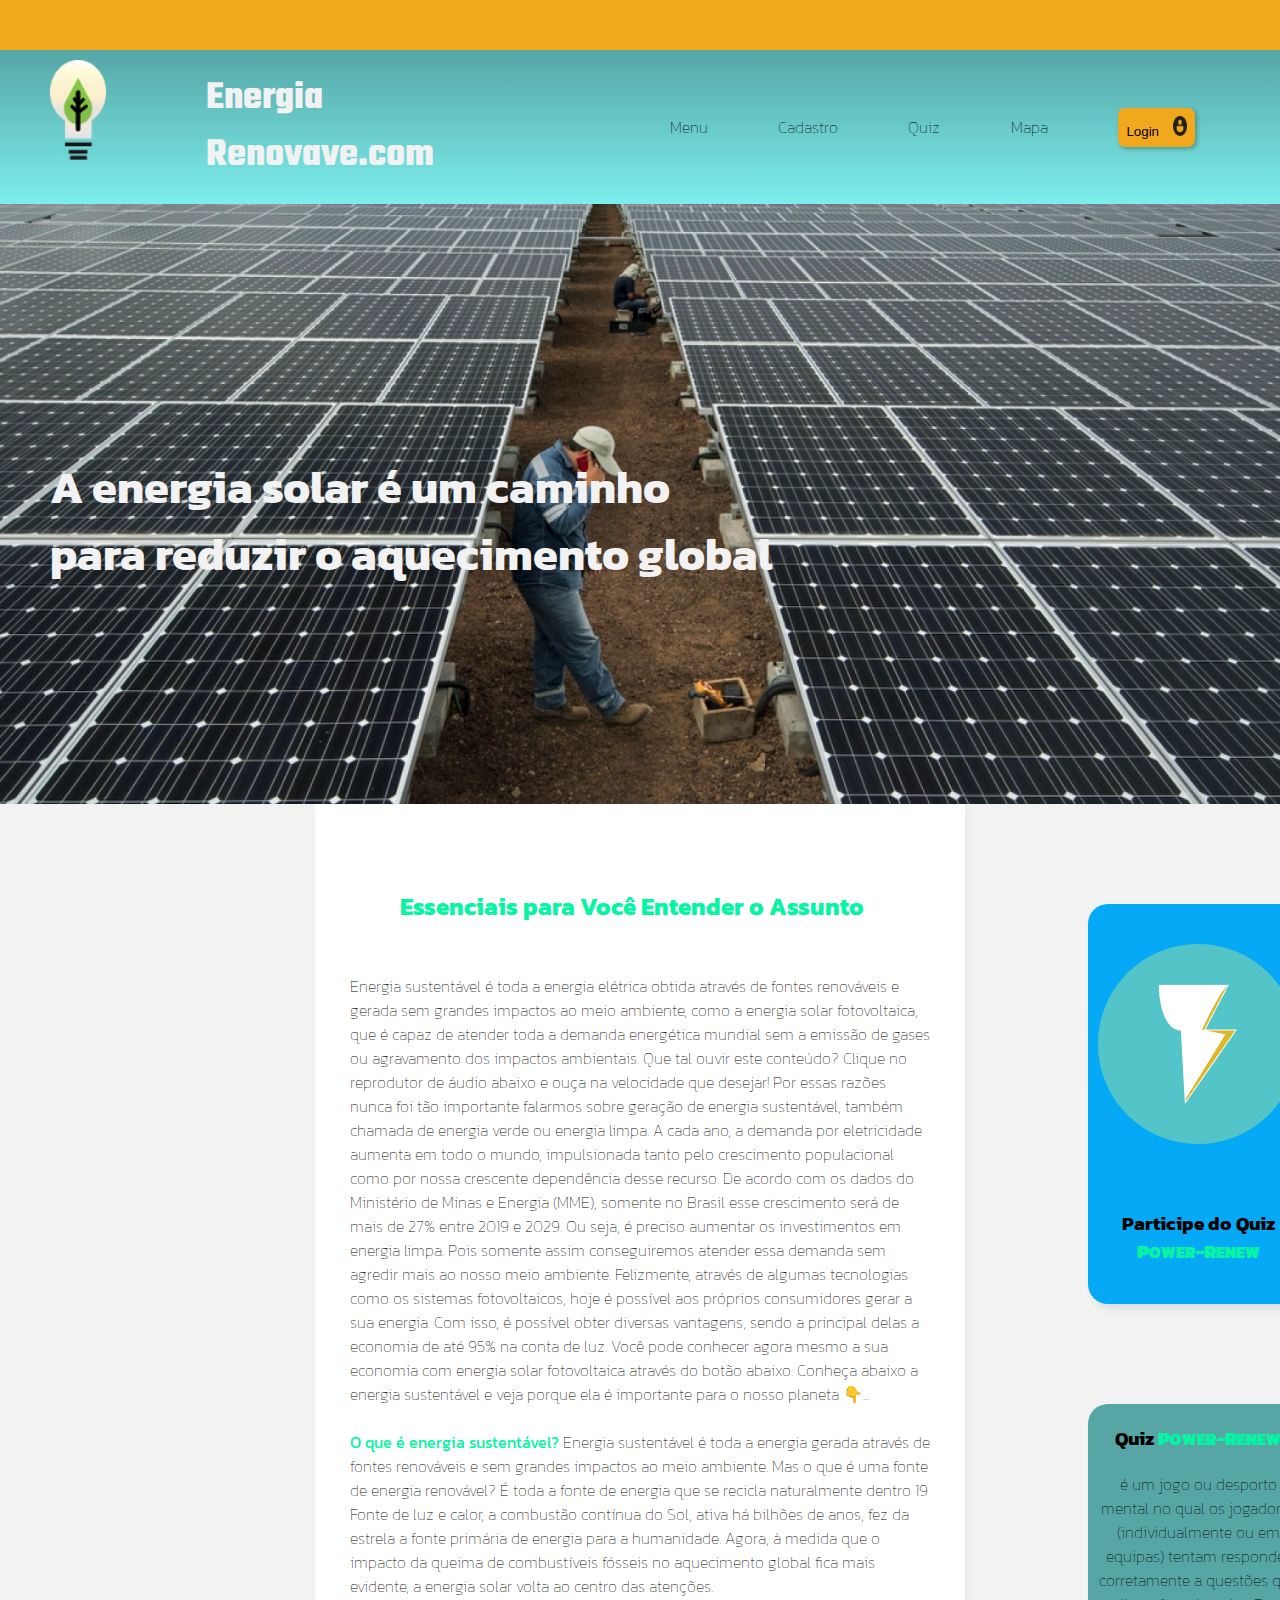
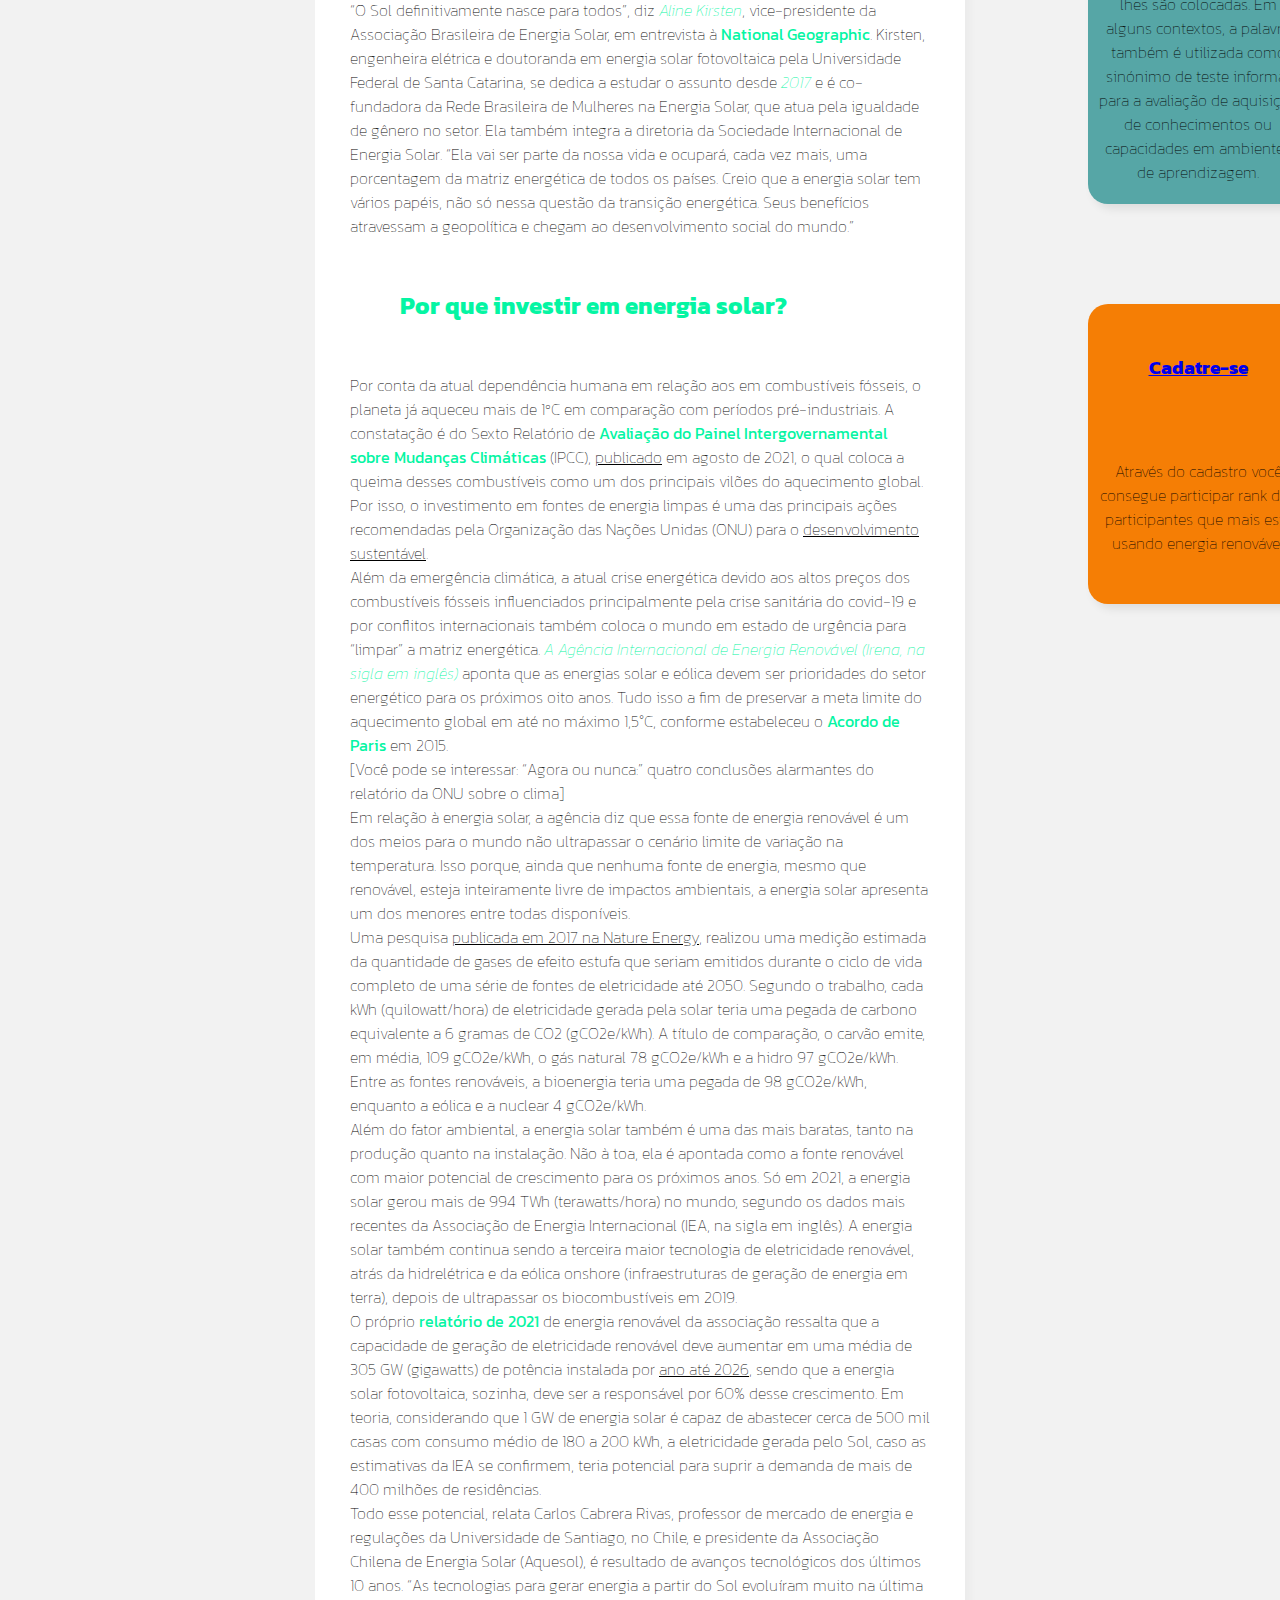
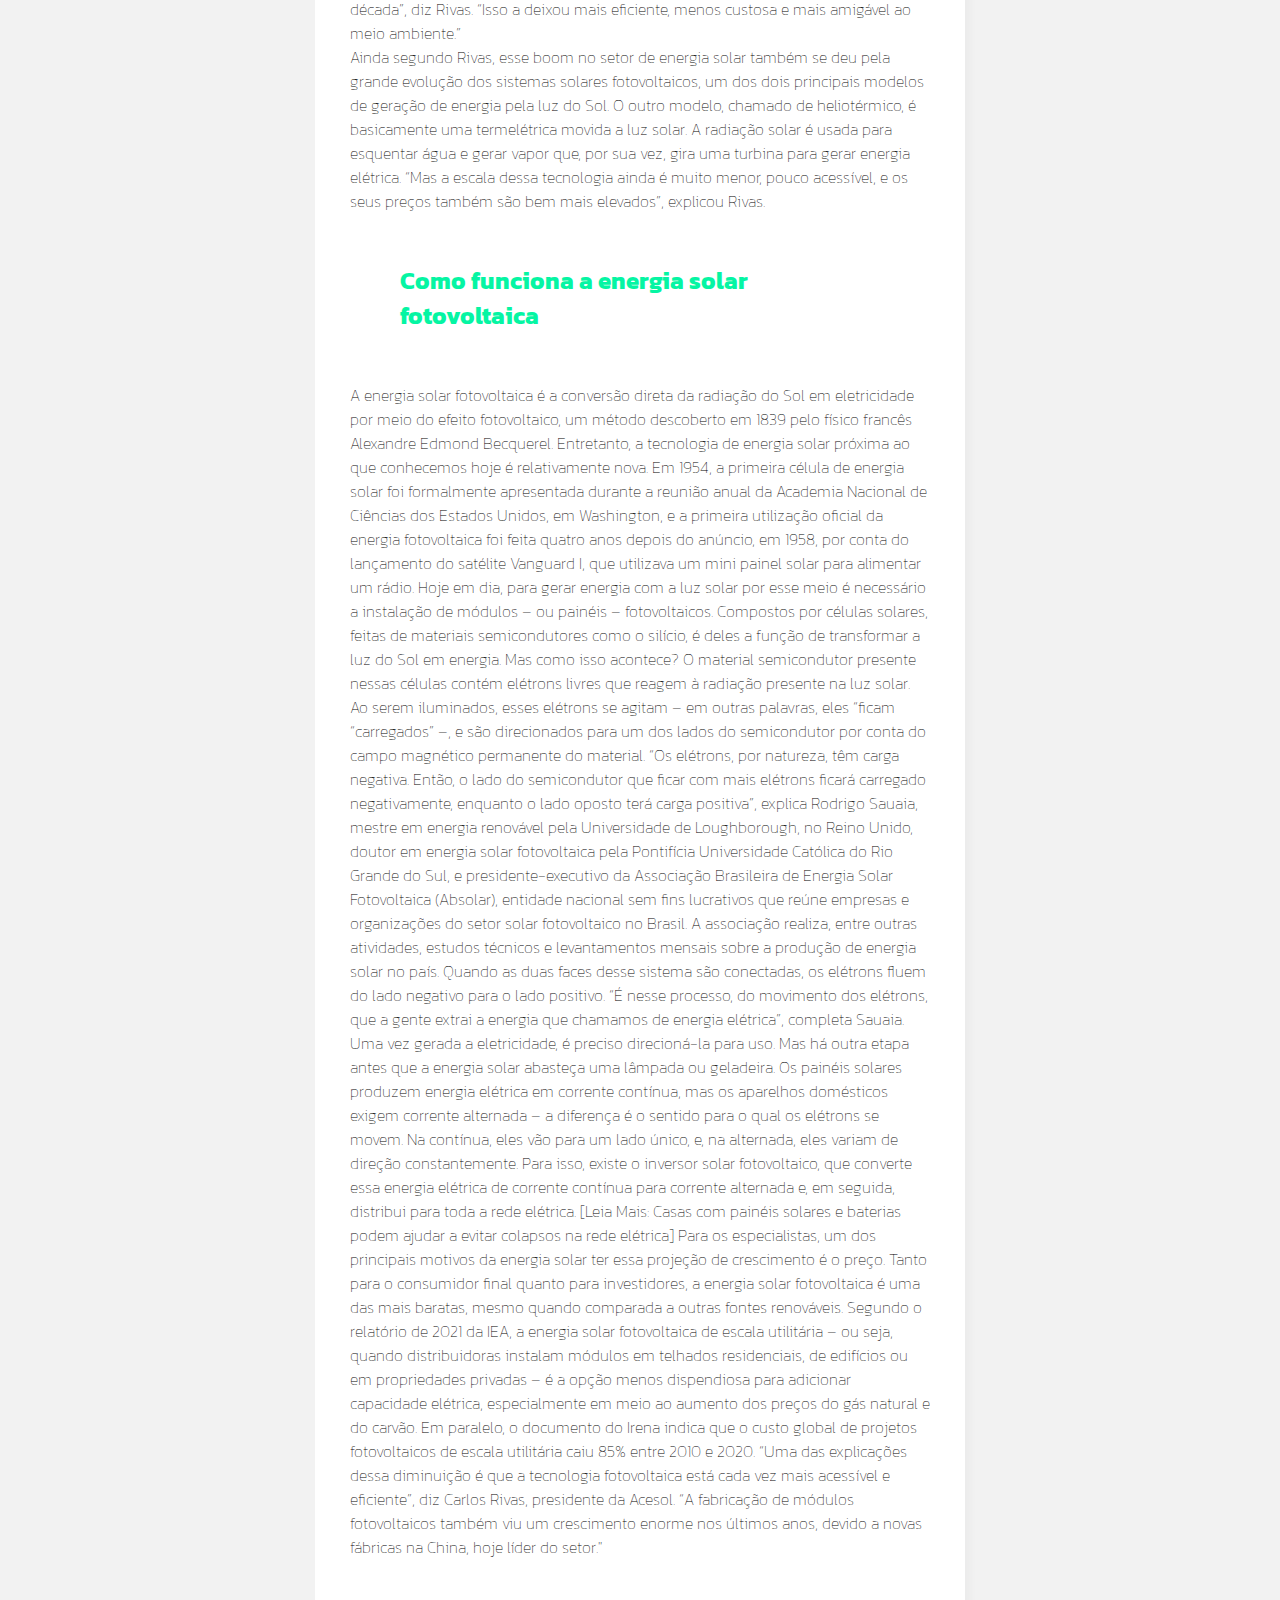
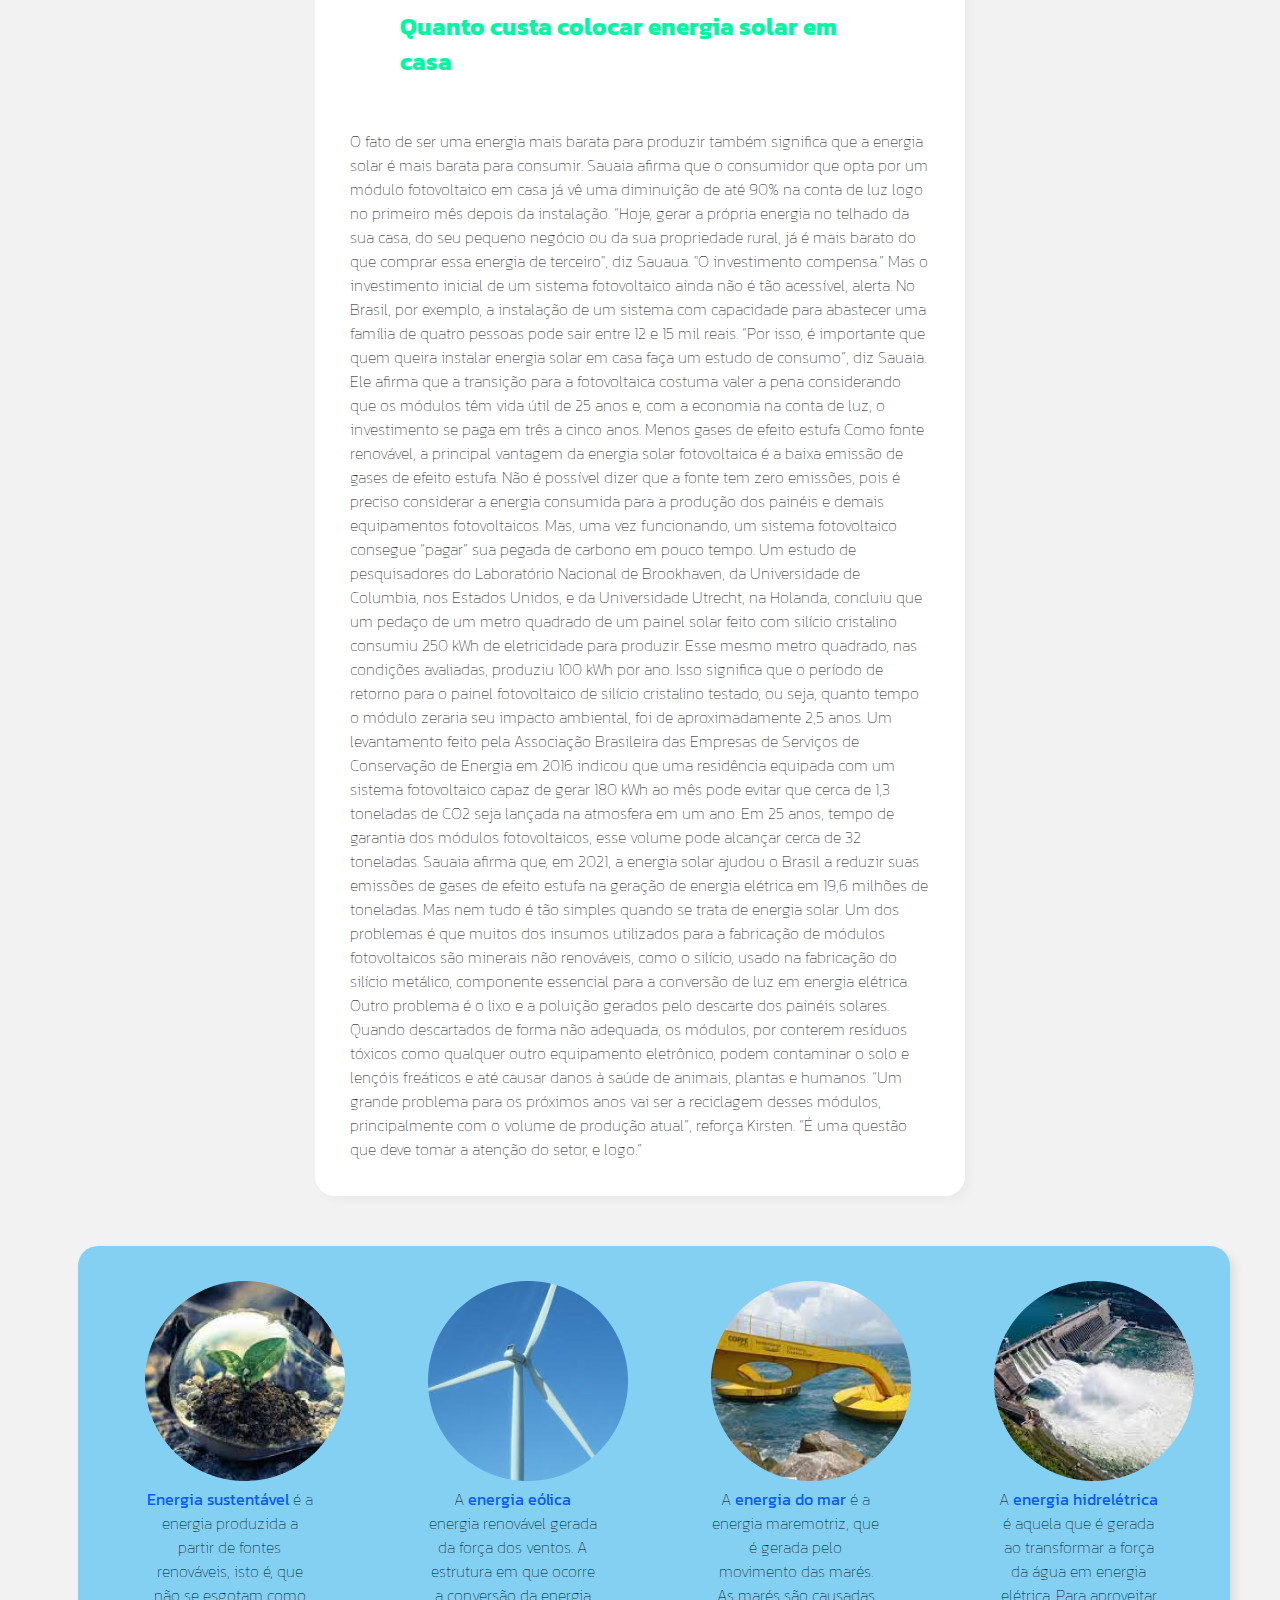
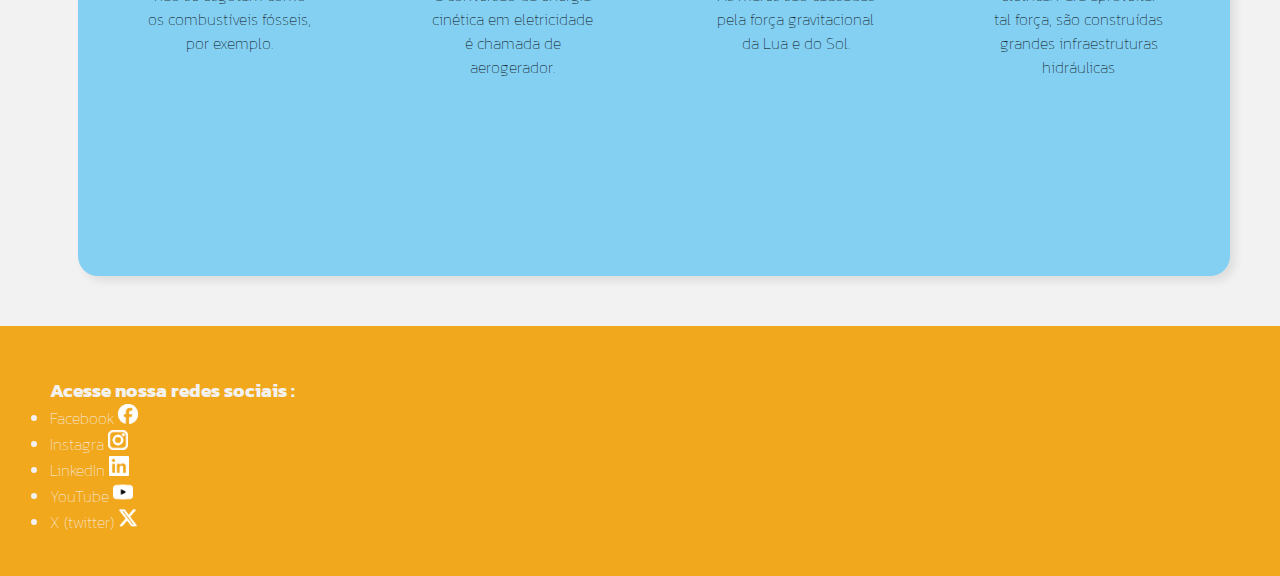
==== commit 3b1f9822: "Essa é etapa logica do trabalho" ====
--- a/progeto_energy-home/index.html
+++ b/progeto_energy-home/index.html
@@ -18,6 +18,8 @@
     <link rel="stylesheet" href="https://cdnjs.cloudflare.com/ajax/libs/font-awesome/4.7.0/css/font-awesome.min.css">
     <!-- icons.... -->
     <link rel="shortcut icon" href="img/favicon.ico" type="image/x-icon">
+    <!-- Javascript -->
+    <script src="js/script.js" defer ></script>
     
 
 </head>
@@ -30,20 +32,90 @@
                 Energia <br> Renovave.com
             </h2>
             <ul class="menu-navegar-lista " type="none">
-                <li>Menu</li>
-                <li>Cadastro</li>
-                <li>Quiz</li>
-                <li>Mapa</li>
-                <li class="li-btn"><button class="menu-navegar-lista-btn"><i class="fa fa-sign-in">Login</i></button> <img src="./img/🦆 icon _Person Circle_.png" alt="um cilueta de uma pessoa no circulo"></li>
+                <li id="menu-lista" class="menu-bar"  >
+                    Menu
+                    <nav class="nav" id="nav">
+                        <ul>
+                          <li><a href="page2.html">Energia sustentável</a></li>
+                          <li><a href="page3.html">Energia eólica</a></li>
+                          <li><a href="page4.html">Energia do mar</a></li>
+                          <li><a href="page5.html">Energia hidrelétrica</a></li>
+                        </ul>
+                      </nav>
+                      
+                          
+                </li>
+                <li id="cadastro-lista">Cadastro</li>
+                <li id="quiz-lista">Quiz</li>
+                <li id="mapa-lista">Mapa
+
+                </li>
+                <li id="li-btn">
+                    <button  id="porta_1" class="menu-navegar-lista-btn">
+                        Login
+                        <img class="img-login" src="./img/🦆 icon _Person Circle_.png" alt="um cilueta de uma pessoa no circulo">
+                    </button> 
+                </li>
             </ul>
+        
             <!-- menu huburguer fica escondido quando screen tamanho adequado para tela de computador já quando diminue o tamanho ele aparece e menu-nagar-lisata desaparece   -->
             <span class="menu-secreto">
-                <button><i class="fa fa-bars"></i></button>
-                <span class="li-btn"><button class="menu-navegar-lista-btn"><i class="fa fa-sign-in">Login</i></button> </span>
+                <div id="menu-sec">
+                    <div id="menu-bar-sec" onclick="menuOnClick()">
+                      <div id="bar1" class="bar-sec"></div>
+                      <div id="bar2" class="bar-sec"></div>
+                      <div id="bar3" class="bar-sec"></div>
+                    </div>
+                    <nav class="nav-sec" id="nav-sec">
+                      <ul>
+                        <li>
+                            <a href="page2.html">Energia sustentável</a>
+                        </li>
+                          <li>
+                            <a href="page3.html">Energia eólica</a>
+                        </li>
+                          <li>
+                            <a href="page4.html">Energia do mar</a>
+                        </li>
+                          <li>
+                            <a href="page5.html">Energia hidrelétrica</a>
+                        </li>
+                        <li>
+                            <a href="cadastro/index.html">Castrar-se</a>
+                        </li>
+                        <li>
+                            <a href="quizPower/index.html">Quiz</a>
+                        </li>
+                        <li>
+                            <a href="mapa.html">Mapa</a>
+                        </li>
+                        <li>
+                            <a href="login.html">Login</a>
+                        </li>
+                          
+                          
+                      </ul>
+                    </nav> 
+                  </div>
+                  
+                  <div class="menu-bg" id="menu-bg"></div>
+
+
+
+                <!-- <span id="li-btn">'
+                    <button id="porta_2" class="menu-navegar-lista-btn">
+                        Login
+                        <img class="img-login" src="./img/🦆 icon _Person Circle_.png" alt="um cilueta de uma pessoa no circulo">
+    
+                    </button> 
+                </span>
                 
-            </span>
+            </span> -->
         </div>
     </nav>
+    <div id="container-logar">
+
+    </div>
     <!-- conteúdo principal  meu main..... -->
     <main id="container">
         <div class="container-div">
--- a/progeto_energy-home/css/style.css
+++ b/progeto_energy-home/css/style.css
@@ -44,22 +44,7 @@
     background-image: linear-gradient(180deg,var(--cor0) ,#7aefeffb  );
 }
 /* menu do quiz que diferente da paginas corretes  */
-.menu-quiz{
-   
-    width:100vw;
-    display: flex;
-    justify-content: end;
-    background-image: url("../img/imgAiRosa.jpeg");
-    background-position: center center;
-    background-attachment: fixed;
-    background-size:cover ;
-    padding-left: 50px;
-    padding-top: 67px;
-    color: var(--cor8);
-    font-size: 1.4rem;
-    height: 400px;
-
-}
+
 .menu-cadastrar{
     width:100vw;
     display: flex;
@@ -81,113 +66,11 @@
     border-radius: 20px;
 }
 
-@media (min-width:491px) {
-    .menu-quiz-box-secreto, .img2{
-        display: none;
-    }
-    
-}
-
-@media (max-width:490px) {
-    .menu-quiz {flex-direction: column;
-    
-
-}   .menu-quiz-box1{
-    font-size: 1rem;
-}
-   .menu-quiz-box2{
-   display: none;
-   
-}  .menu-quiz-box-secreto{
-    display: block;
-}
-
-}
-.menu-quiz-box1{
-    margin: 0 auto;
-    color: #fffffe;
-    background-color: #0d0d0d0b;
-  
-   padding: 0px ;
-   border-radius: 20px 0 0 20px;
-}
-.menu-quiz-box2{
-    
-    width: 350px;
-    height: 250px ;
-    background-color: #8EBF45;
-    padding:25px 50px  ;
-    border-radius: 30px 0px 0px 30px ;
-}
-.str-quiz{
-    font-family: var(--font3);
-    background-color: #F2A81D;
-    color: var(--cor8);
-    padding: 0px 5px ;
-    border-radius: 20px;
-    box-shadow:5px 5px 10px  #0d0d0d45;
-    
-}
-.menu-quiz-box3{
-    display: flex;
-    column-gap: 30px ;
-    width: 80vw;
-    margin-bottom: 100px;
-    background-color: #8EBF45;
-    padding:25px 50px  ;
-    border-radius: 30px 0px 0px 30px ;
-}
-@media (max-width:856px) {
-
-   .para-quiz{font-size: 1rem;
-    
-   }.menu-quiz-box3{
-    
-    height: 250px;
-   }.img1{
-    width: 100px;
-    height: 100px;
-    border-radius:100px ;
-    box-shadow:5px 5px 10px  #0d0d0d43;
-   }
-    
-}
-@media (max-width:505px) {
-    .img1{
-        display: none;
-    }.menu-quiz-box3{
-        height: 300px;
-        padding: 15px;
-        margin-left: 15px ;
-        margin-bottom: 50px;
-    }
-    
-}
-.img1{
-    border-radius:200px ;
-    box-shadow:5px 5px 10px  #0d0d0d43;
-
-}
-
-
-.menu-quiz-box-secreto{
-    
-    width: 50vw;
-    height: 30vh;
-    background-color: #8EBF45;
-    padding:25px 50px  ;
-    border-radius: 30px 30px 0px 0px ;
-}
-.img2{
-    width: 50vw;
-    border-radius:200px ;
-    box-shadow:5px 5px 10px  #0d0d0d45;
-}
-.menu-quiz-box2 >img{
-    border-radius:200px ;
-    box-shadow:5px 5px 10px  #0d0d0d45;
-    
-}
+
+
+
+
+
 
 /* finaliza parte quiz....... */
 
@@ -214,74 +97,9 @@
     cursor: pointer;
 
 }
-.menu-secreto{
-   
-    width:400px ;
-    margin: auto;
-    display: none;
-}
-.menu-secreto>.li-btn{
-    width: 65px;
-}
-.menu-secreto>button{
-    width: 100px;
-    border: none;
-    font-size: 1.5rem;
-    background-color: rgba(255, 255, 255, 0);
-}
-
-/* pater responsiva do menu das paginas   */
-
-@media (max-width:999px) {
-    .menu-navegar-div{
-        column-gap: 20px;
-    }
-   
-
-
-    .menu-navegar-lista {
-        display: none;
-    }
-   
-    .menu-secreto{
-        display: flex;
-    }
-    .menu-navegar-titulo{
-        margin: 10px 50px ; 
-    }
-
-    
-}
-@media(max-width:650px){
-    .menu-navegar-titulo{
-        margin: 0px;
-    }
-    .menu-secreto >.li-btn{
-        display: none;
-    }
-    .menu-navegar-div{
-        
-    }
-    .menu-secreto>button{
-        width: 25px;
-    }
-
-}
-@media(max-width:430px){
-    .menu-navegar-div{
-        column-gap: 40px;
-        padding: 10px;
-    }
-    .menu-navegar-titulo{
-        font-size: 1.5rem ;
-    }
-    .menu-navegar-img{
-        width: 30px;
-        height: 50px;
-    }
-   
-
-
+.menu-navegar-lista > li{
+    display: flex;
+    flex-direction: column;
 
 }
 
@@ -289,18 +107,29 @@
     border-bottom: 4px solid var(--cor6);
 
 }
-.li-btn {
-    display: flex;
-    align-items:center;
-    column-gap: 5px;
-    width:100px;
+#li-btn {
+   
+    
     background-color: var(--cor6);
     padding: 5px;
     border-radius: 7px;
     box-shadow: 2px 2px 4px rgba(0, 0, 0, 0.281);
 
 }
-.li-btn:hover{
+.menu-navegar-lista-btn{
+    padding: 3px;
+    font-weight: bolder;
+    border: none;
+    background-color: var(--cor6);
+    cursor: pointer;
+   
+
+}
+.img-login{
+    margin-left: 10px;
+    height: 20px;
+}
+#li-btn:hover{
   
     background-color: var(--cor5);
     transition: 0.3s;
@@ -313,18 +142,365 @@
     transition: .3s;
     font-size: 1rem;
 }
-.menu-navegar-lista-btn{
-    padding: 3px;
-    font-weight: bolder;
+
+/* teste.... */
+
+
+/* popup..................*/
+.fechar{
+    margin-left: 450px;
+    margin-top: 6.5px;
+   
+}
+.fechar button{
+    background-color:  red;
+    font-weight: bold;
+    color: #0D0D0D;
+    padding: 3.5px;
+}
+
+  
+  #popup{
+      padding: 50px;
+      display: flex;
+      justify-content: center;
+      align-items: center;
+      font-family: var(--font2);       
+      font-weight: lighter;
+      position: fixed;
+      right: 300px;
+      left: 300px;
+     
+  }
+  .container-login{
+      background-color:rgba(174, 174, 174, 0.988);
+      border-radius: 10px ;
+      box-shadow: 2px 2px 6px rgba(0, 0, 0, 0.276);
+      display: flex;
+      flex-direction: column;
+      justify-content: space-around;
+      align-items: center;
+      width: 500px;
+      height: 300px;
+      padding: 0;
+      
+      
+  }
+  .btn-logar{
+      margin: 20px auto;
+      width: 250px;
+      height: 40px;
+      font-family: var(--font3);
+      border-radius: 5px;
+      background-color:var(--cor2);
+      font-weight:bolder ;
+      padding: 3px 10px;
+      border:2px solid #0D0D0D;
+      box-shadow: 2px 2px 4px rgba(0, 0, 0, 0.313) ;
+
+  }
+  .final-login{
+      display: flex;
+      justify-content: center;
+      column-gap: 18px;
+      align-items: center;
+      background-color: rgba(128, 128, 128, 0.698);
+      color: white;
+      width: 500px;
+      padding: 25px;
+  }
+  .btn-cadastrar-login{
+      
+      font-family: var(--font3);
+      border-radius: 5px;
+      background-color:var(--cor6);
+      font-weight:bolder ;
+      padding: 3px 10px;
+      border:2px solid #0D0D0D;
+      box-shadow: 2px 2px 4px rgba(0, 0, 0, 0.313) ;
+
+
+  }
+  form{
+      display: flex;
+      flex-direction: column;
+      justify-content: space-around;
+     
+  }
+
+
+/* menu lista .......... */
+
+#menu {
+    z-index: 2;
+  }
+  
+  /* #menu-bar {
+    width: 45px;
+    height: 40px;
+    margin: 30px 0 20px 20px;
+    cursor: pointer;
+  } */
+  
+  /* .bar {
+    height: 5px;
+    width: 100%;
+    background-color: #DC052D;
+    display: block;
+    border-radius: 5px;
+    transition: 0.3s ease;
+  } */
+  
+  /* #bar1 {
+    transform: translateY(-4px);
+  }
+  
+  #bar3 {
+    transform: translateY(4px);
+  } */
+  
+  .nav {
+    box-shadow: 2px 2px 6px rgba(0, 0, 0, 0.163);
+    background-color: #F2A81D;
+    transition: 0.3s ease;
+    display: none;
+    
+  }
+  
+  .nav ul {
+    padding: 0 22px;
+  }
+  
+  .nav li {
+    list-style: none;
+    padding: 12px 0;
+  }
+  
+  .nav li a {
+    color: white;
+    font-size: 20px;
+    text-decoration: none;
+  }
+  
+  .nav li a:hover {
+    font-weight: bold;
+  }
+  
+  .menu-bg, #menu {
+    top: 50;
+    left: 700;
+    position: absolute;
+  }
+  
+  /* .menu-bg {
+    z-index: 1;
+    width: 0;
+    height: 0;
+    margin: 30px 0 20px 20px;
+    background: radial-gradient(circle,var(--cor5),var(--cor6));
+    border-radius: 50%;
+    transition: 0.3s ease;
+  }
+   */
+  .change {
+    display: block;
+  }
+  
+  /* .change .bar {
+    background-color: white;
+  }
+  
+  .change #bar1 {
+    transform: translateY(4px) rotateZ(-45deg);
+  }
+  
+  .change #bar2 {
+    opacity: 0;
+  }
+  
+  .change #bar3 {
+    transform: translateY(-6px) rotateZ(45deg);
+  }
+  
+  .change-bg {
+    width: 380px;
+    height: 320px;
+    transform: translate(-60%,-30%);
+  } */
+
+/* ....... */
+.menu-secreto{
+   justify-content: space-around;
+    width:400px ;
+    margin: auto;
+    display: none;
+}
+.menu-secreto>.img-login{
+    margin-left: 10px;
+    height: 20px;
+   
+}
+
+.bars{
+    
     border: none;
-    background-color: var(--cor6);
+    font-size: 1.5rem;
+    background-color: rgba(255, 255, 255, 0);
+}
+
+/* pater responsiva do menu das paginas   */
+
+@media (max-width:999px) {
+    .menu-navegar-div{
+        column-gap: 20px;
+    }
+   
+
+
+    .menu-navegar-lista {
+        display: none;
+    }
+   
+    .menu-secreto{
+        display: flex;
+    }
+    .menu-navegar-titulo{
+        margin: 10px 50px ; 
+    }
+
+    
+}
+@media(max-width:650px){
+    .menu-navegar-titulo{
+        margin: 0px;
+    }
+    .menu-secreto >#li-btn{
+        display: none;
+    }
+   
+    .menu-secreto>button{
+        width: 25px;
+    }
+
+}
+@media(max-width:430px){
+    .menu-navegar-div{
+        column-gap: 40px;
+        padding: 10px;
+    }
+    .menu-navegar-titulo{
+        font-size: 1.5rem ;
+    }
+    .menu-navegar-img{
+        width: 30px;
+        height: 50px;
+    }
+   
+
+
+
+}
+
+/* menu secreto....... */
+
+
+#menu-sec {
+    z-index: 2;
+  }
+  
+  #menu-bar-sec {
+    width: 45px;
+    height: 40px;
+    margin: 30px 0 20px 20px;
     cursor: pointer;
-   
-
-}
-.li-btn > img{
-    height: 30px;
-}
+  }
+  
+  .bar-sec {
+    height: 5px;
+    width: 100%;
+    background-color: #F57E05 ;
+    display: block;
+    border-radius: 5px;
+    transition: 0.3s ease;
+  }
+  
+  #bar1 {
+    transform: translateY(-4px);
+  }
+  
+  #bar3 {
+    transform: translateY(4px);
+  }
+  
+  .nav-sec{
+    transition: 0.3s ease;
+    display: none;
+  }
+  
+  .nav-sec ul {
+    padding: 0 22px;
+  }
+  
+  .nav-sec li {
+    list-style: none;
+    padding: 12px 0;
+  }
+  
+  .nav-sec li a {
+    color: white;
+    font-size: 20px;
+    text-decoration: none;
+  }
+  
+  .nav-sec li a:hover {
+    font-weight: bold;
+  }
+  
+  .menu-bg, #menu-sec {
+    top: 20;
+    left: 60;
+    
+    position: absolute;
+  }
+  
+  .menu-bg {
+    z-index: 1;
+    width: 0;
+    height: 0;
+    margin: 30px 0 20px 20px;
+    background: radial-gradient(circle, var(--cor0), #7aefeffb);
+    border-radius: 10%;
+    transition: 0.3s ease;
+  }
+  
+  .change {
+    display: block;
+  }
+  
+  .change .bar {
+    background-color: white;
+  }
+  
+  .change #bar1 {
+    transform: translateY(4px) rotateZ(-45deg);
+  }
+  
+  .change #bar2 {
+    opacity: 0;
+  }
+  
+  .change #bar3 {
+    transform: translateY(-6px) rotateZ(45deg);
+  }
+  
+  .change-bg {
+    width: 200px;
+    height: 600px;
+    transform: translate(-10%,-15%);
+  }
+/* ............ */
+
+
 
 
 
@@ -335,6 +511,15 @@
     grid-template-columns: 1fr 35% 35% 1fr  ;
 
     grid-row: 20% 1fr 10%;
+}
+
+@media (max-width:732px) {
+    #container{ display: flex;
+        flex-direction: column;
+
+
+    }
+    
 }
 /* Quiz........ */
 #container-quiz,#container-cadastrar{
@@ -348,27 +533,11 @@
 
 /* parte responsiva do corpo da pagina main.... */
 
-@media(max-width:1000px){
-    .container-aside{
-        font-size: .8rem;
-    }
-    .container-nav> div > a > img{
-        width: 100px;
-    }
-    
-  
-   
-    .container-nav >div{
-        font-size: .8rem;
-        width: 200px;
-        height: 200px;
-        margin-bottom: 50px;
-    }
-
-    
-  
-    
-}
+
+
+
+
+
 @media (max-width:732px) {
     #container{ display: flex;
         flex-direction: column;
@@ -377,16 +546,6 @@
     }
     
 }
-
-
-@media(min-width:1000px ){
-    .container-nav{
-     height: 90vh;
-    }
-     
- }
-
-
 
 /* estilição unitaria ou especifica para cada pagina   */
 
@@ -509,86 +668,11 @@
     margin: auto;
     border-radius: 0 0 20px 20px ;
 }
-.container-section-cadastrar{
-    max-width: 650px ;
-    background-color:rgba(167, 165, 165, 0.661);
-    padding: 35px;
-    box-shadow: 5px 5px 10px rgba(0, 0, 0, 0.225) ;
-    border-radius: 20px 20px 20px 20px ;
-    margin: 65px 0px;
-   
-}
- .form-part1,.form-part2,.form-part3{
-    margin-bottom:20px ;
-    border-bottom: 2px solid rgba(128, 128, 128, 0.201);
-}
-input{
-     background-color: var(--cor8);
-     border-radius: 6px ;
-     height: 22px ;
-     
-}
-.input-nome,.input-endereco,.input-email {
-    width: 65% ;
-
-}
+
 
 
 
 /* quiz...... */
-.container-section-quiz{
-    max-width: 650px ;
-    background-color: white;
-    padding: 35px;
-    box-shadow: 5px 5px 10px rgba(0, 0, 0, 0.033) ;
-    border-radius: 0 0 20px 20px ;
-    margin-bottom: 50px ;
-   
-}
-.container-section-quiz2{
-    margin-top: 60px;
-    padding: 100px;
-    background-image: linear-gradient(180deg,var(--cor0) ,#7aefeffb,#7aefef7e, #7aefef2f ,#7aefef20 );
-    border-radius: 20px 20px 0px 0px ;
-
-}
-@media (max-width:500px) {
-    .container-section-quiz2{
-        padding: 50px;
-    }
-    
-}
-.cadastrar-div{
-    margin: 50px;
-
-}
-
-
-.lista-odernada-quiz> li > button{
-    border: none;
-    color:var(--cor10);
-    font-weight: 900;
-    background-color: rgba(255, 254, 254, 0.354);
-    font-family: var(--font2);
-
-}
-#titulo-quiz{
-    color: #05F5A3;
-    margin: 50px;
-    
-
-}
-
-.container-div-quiz{
-    margin-bottom: 60px;
-    width: 100vw;
-    height: 35px;
-    display: flex;
-    justify-content:space-around;
-
-    
-
-}
 
 
 i{
@@ -606,6 +690,8 @@
    box-shadow: 2px 2px 4px rgba(0, 0, 0, 0.313) ;
 
 }
+
+/* botão do site  */
 .btn-save:hover{
     transition: .4s;
     color: white;
@@ -658,7 +744,7 @@
     background-color: green;
 
 }
-
+/* fim botão....... */
 
 
 
@@ -677,6 +763,13 @@
 .container-aside{
     margin-top: 100px;
 
+}
+
+@media (max-width:1000px) {
+    .container-aside{
+        font-size: .8rem;
+    }
+    
 }
 .container-aside-quiz-div, .container-aside-quiz-div-seg, .container-aside-cadastro {
     max-width: 282px;
@@ -730,11 +823,10 @@
     padding: 10px ;
     grid-column: 1/5;
     display: flex;
-    
     justify-content: space-around;
     flex-wrap: wrap ;
-   
     width: 90vw;
+    height: 70vh;
     margin: 50px auto;
     background-color: #05a9f576;
     border-radius: 20px;
@@ -744,6 +836,40 @@
     
    
 
+}
+@media(max-width:1000px){
+   
+    .container-nav> div > a > img{
+     width: 100px;
+    }
+    .container-nav > div p{
+
+        font-size: 0.7rem;
+    }
+    .container-nav{
+        height: 90vh;
+    }
+    
+  
+   
+    .container-nav >div{
+        font-size: .8rem;
+        width: 200px;
+        height: 200px;
+        margin-bottom: 50px;
+    }
+
+    
+  
+    
+}
+@media (max-width:512px) {
+    .container-nav{
+       margin: 10px auto  ;
+       height: 1200px ;
+    }
+
+    
 }
 
 .container-nav > div{
